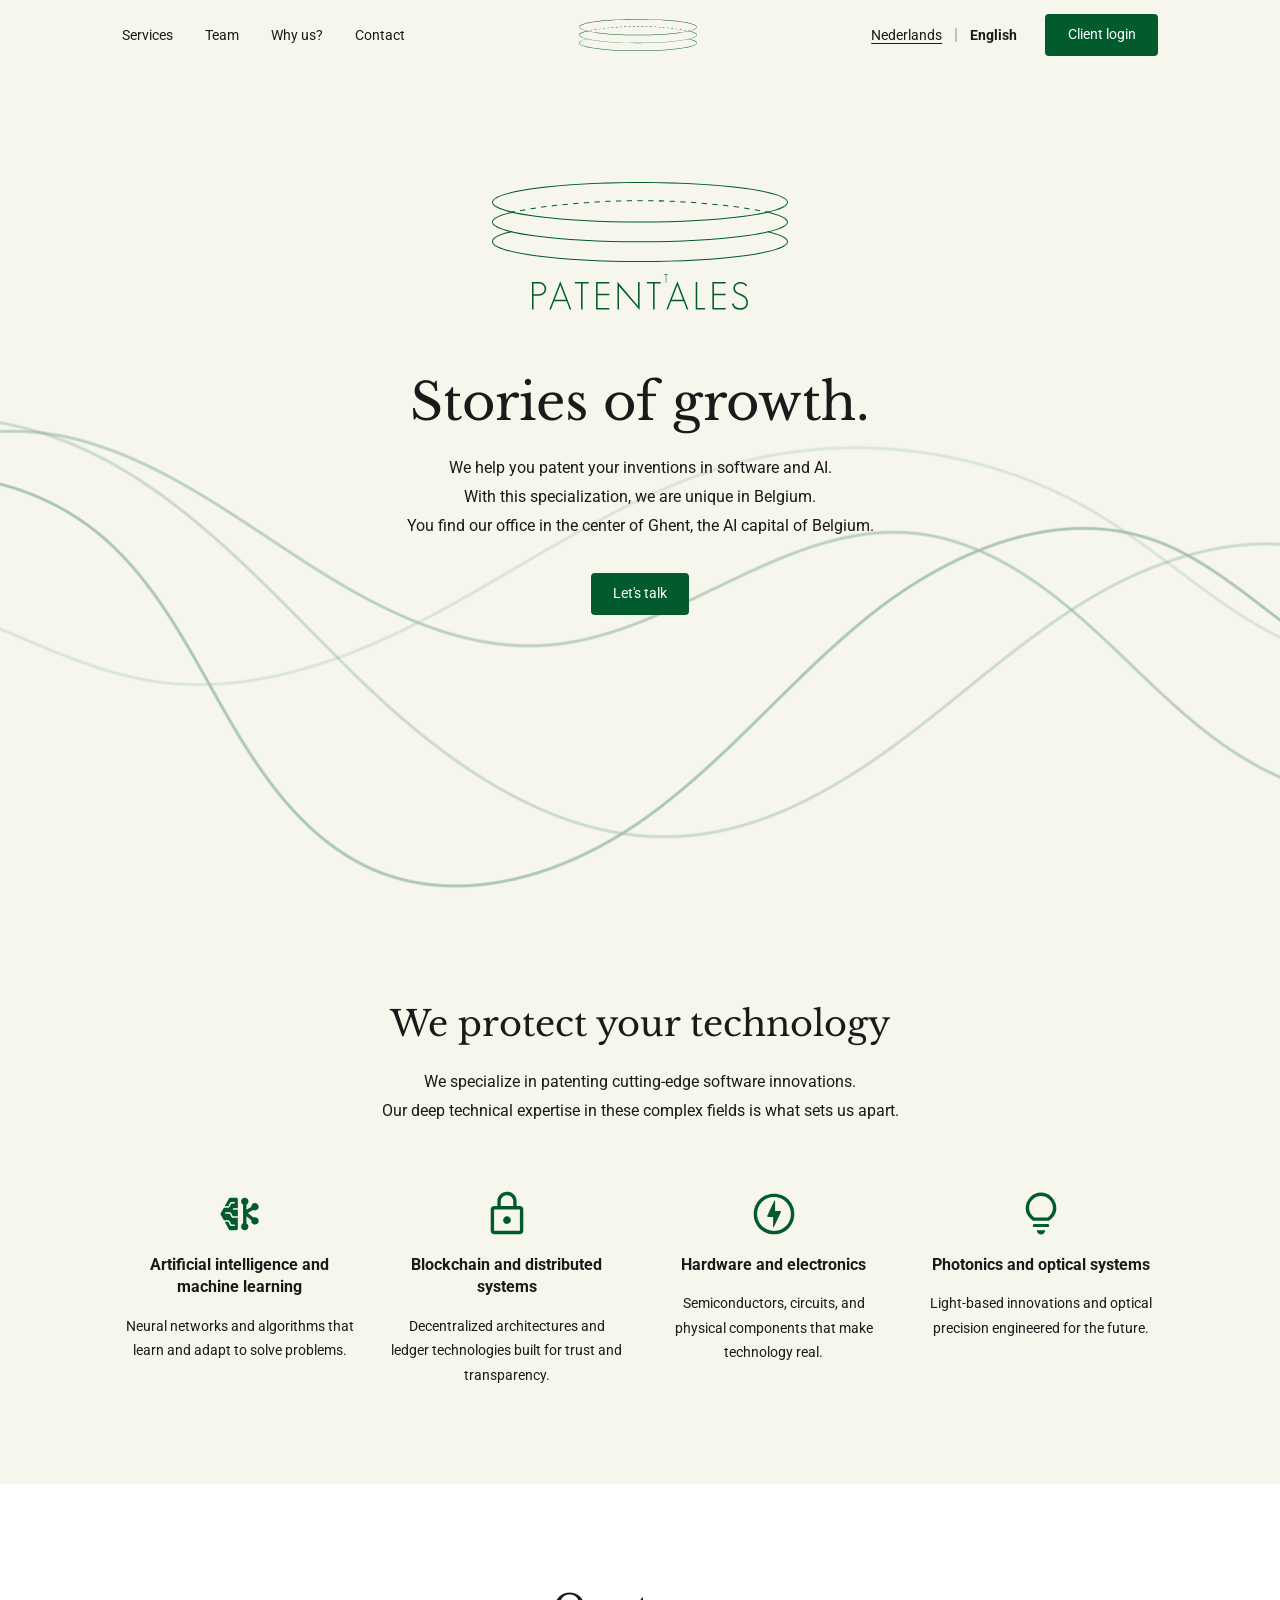
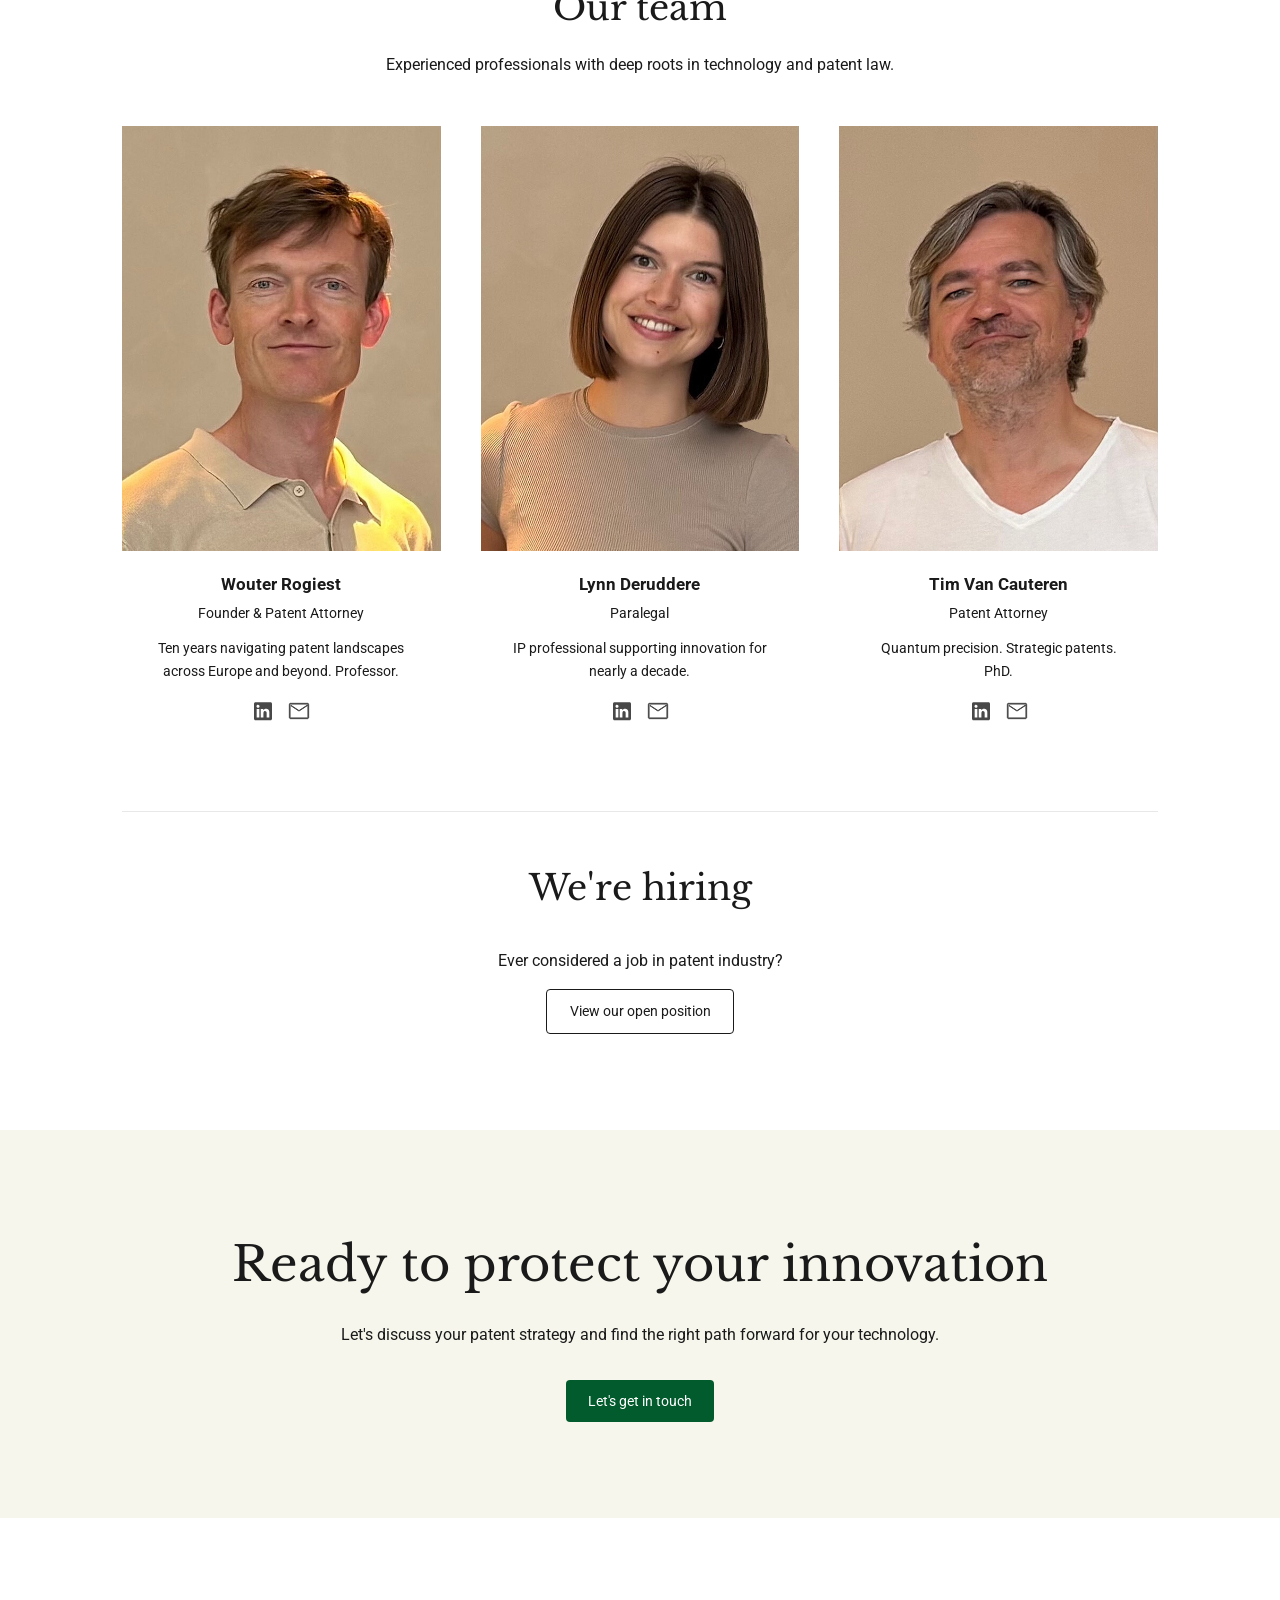
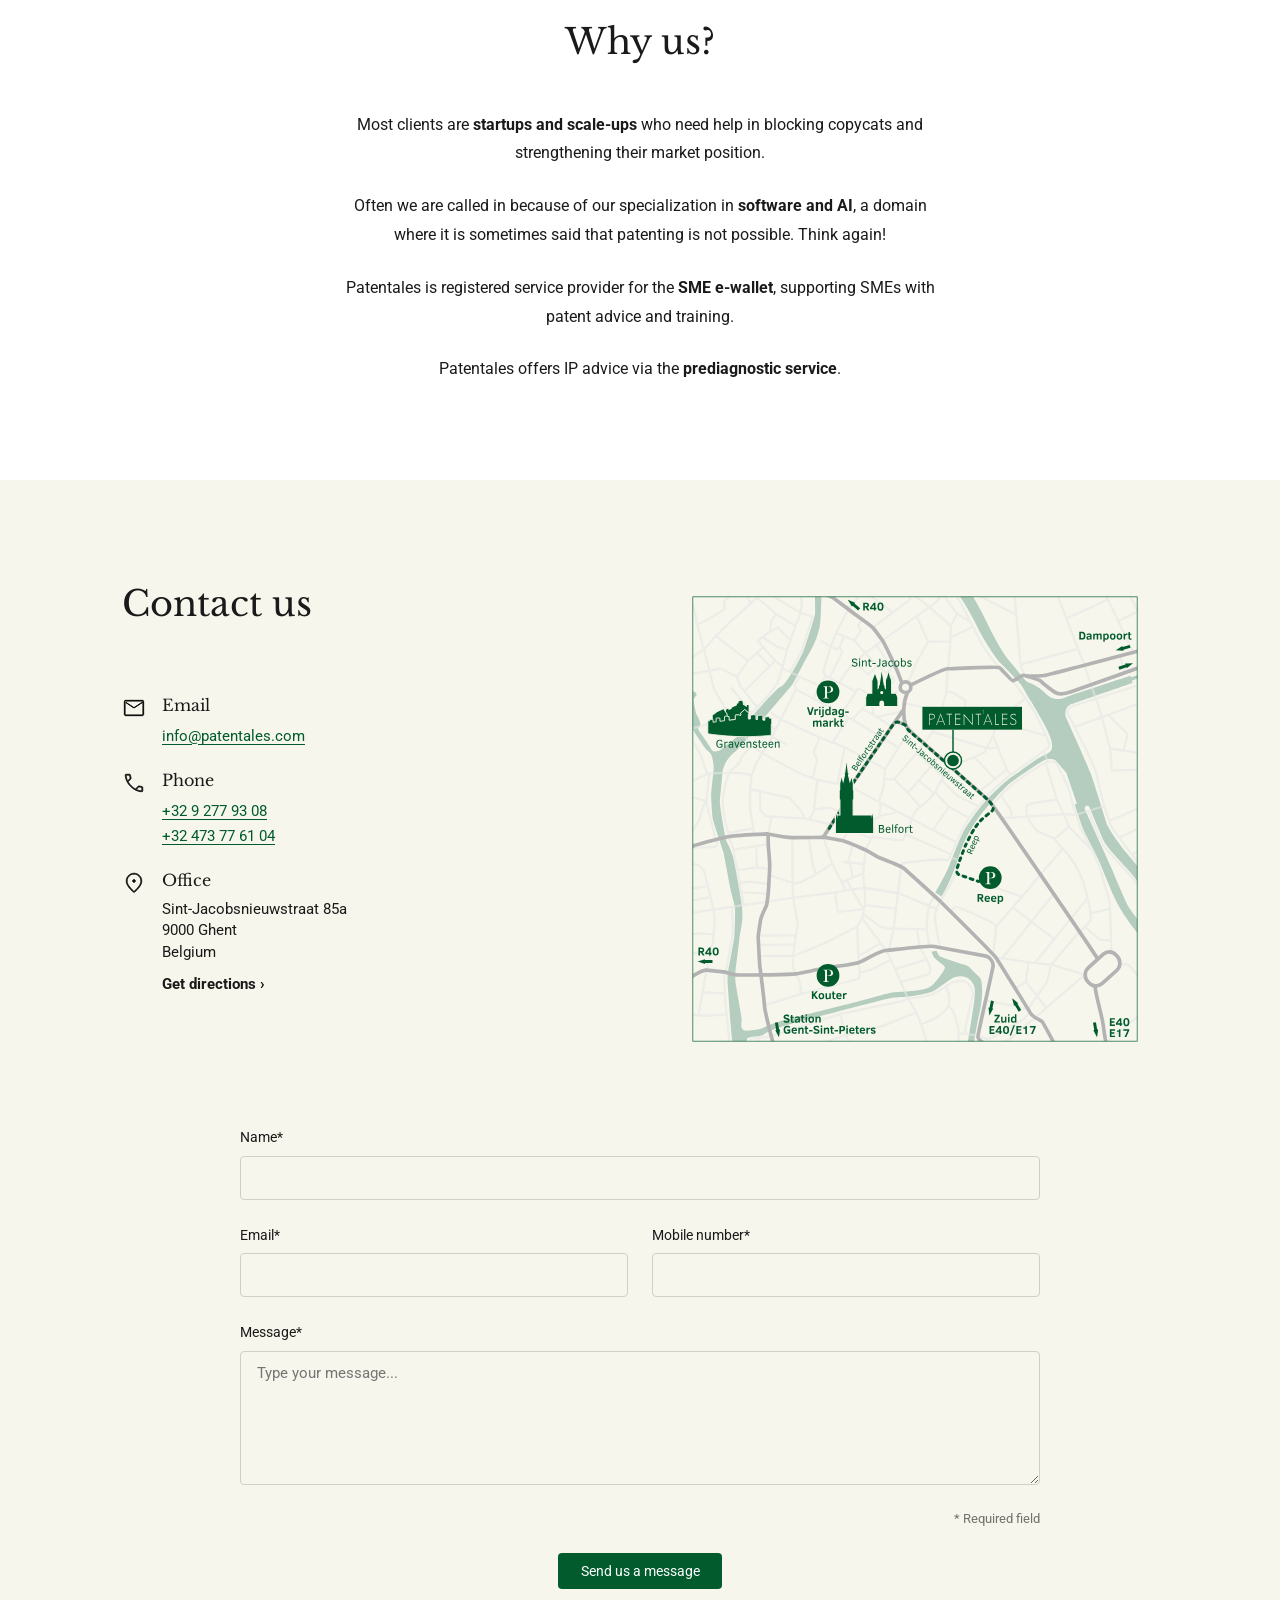
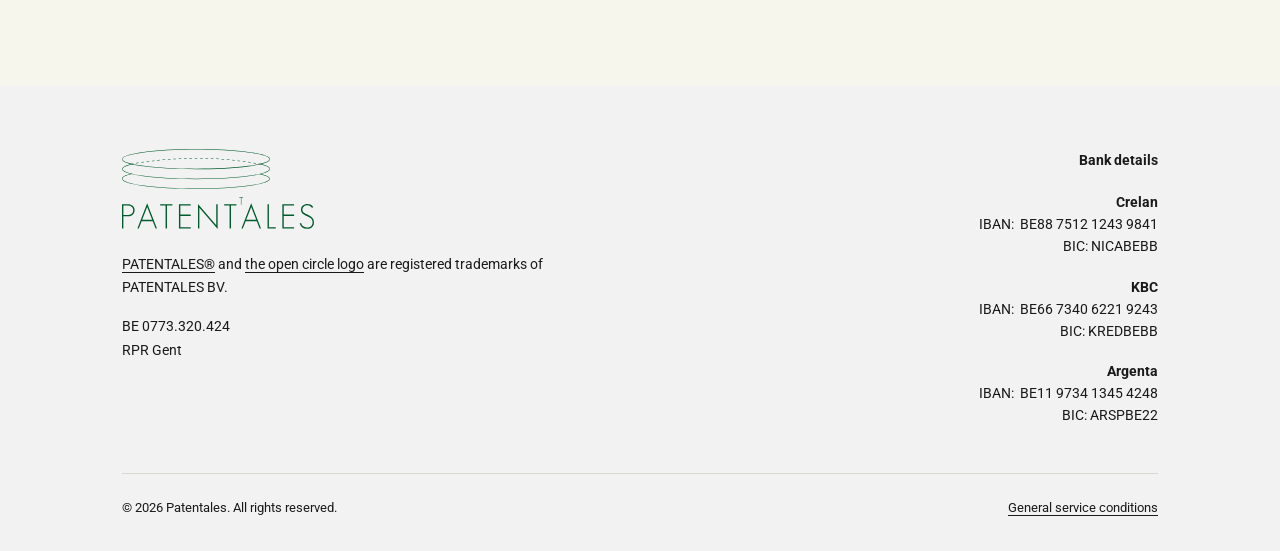
==== en/index.html @ 1e88f16d "Minor changes based on client fb" ====
<!DOCTYPE html>
<html lang="en">
<head>
  <meta charset="UTF-8">
  <meta name="viewport" content="width=device-width, initial-scale=1.0">
  <title>Patentales · protecting software and AI · Ghent · BE</title>
  <link rel="icon" type="image/x-icon" href="favicon.ico">
  <link rel="preconnect" href="https://fonts.googleapis.com">
  <link rel="preconnect" href="https://fonts.gstatic.com" crossorigin>
  <link href="https://fonts.googleapis.com/css2?family=Libre+Baskerville&family=Roboto:wght@400;700&display=swap" rel="stylesheet">
  <link rel="stylesheet" href="../style.css">
</head>
<body>

  <!-- NAVBAR -->
  <header class="site-header" id="site-header">
    <nav class="navbar">
      <ul class="nav-links nav-links--left">
        <li><a href="#services">Services</a></li>
        <li><a href="#team">Team</a></li>
        <li><a href="#why">Why us?</a></li>
        <li><a href="#contact">Contact</a></li>
      </ul>

      <a href="#" class="nav-logo nav-logo--hidden" id="nav-logo">
        <img src="../assets/images/logo-mark.svg" alt="Patentales" class="nav-logo__mark">
      </a>

      <ul class="nav-links nav-links--right">
        <li><a href="../nl/" class="nav-lang">Nederlands</a></li>
        <li class="nav-lang-divider">|</li>
        <li><span class="nav-lang nav-lang--active">English</span></li>
        <li><a href="https://europe.equinox-ipms.com/" target="_blank" rel="noopener" class="btn btn--primary">Client login</a></li>
      </ul>

      <button class="nav-hamburger" id="nav-hamburger" aria-label="Open menu" aria-expanded="false">
        <span></span>
        <span></span>
        <span></span>
      </button>
    </nav>

    <!-- MOBILE MENU -->
    <div class="nav-mobile" id="nav-mobile">
      <ul class="nav-mobile__links">
        <li><a href="#services">Services</a></li>
        <li><a href="#team">Team</a></li>
        <li><a href="#why">Why us?</a></li>
        <li><a href="#contact">Contact</a></li>
      </ul>
      <div class="nav-mobile__bottom">
        <a href="/nl/" class="nav-lang">Nederlands</a>
        <span class="nav-lang nav-lang--active">English</span>
        <a href="https://www.equinoxip.com/" target="_blank" rel="noopener" class="btn btn--primary">Client login</a>
      </div>
    </div>
  </header>

  <!-- HERO -->
  <section class="hero" id="hero">
    <div class="hero-logo">
      <img src="../assets/images/logo-mark.svg" alt="Patentales" class="hero-logo__mark">
      <img src="../assets/images/logo-wordmark.svg" alt="Patentales" class="hero-logo__wordmark">
    </div>

    <div class="hero-content">
      <h1 class="hero-headline">Stories of growth.</h1>
      <p class="hero-subtext">
        We help you patent your inventions in software and AI.<br>
        With this specialization, we are unique in Belgium.<br>
        You find our office in the center of Ghent, the AI capital of Belgium.
      </p>
      <a href="#contact" class="btn btn--primary">Let's talk</a>
    </div>

    <div class="hero-waves"></div>
  </section>

  <!-- SERVICES -->
  <section class="services" id="services">
    <div class="container">

      <div class="services-header">
        <h2 class="section-heading">We protect your technology</h2>
        <p class="services-subtext">
          We specialize in patenting cutting-edge software innovations.<br>
          Our deep technical expertise in these complex fields is what sets us apart.
        </p>
      </div>

      <div class="services-grid">

        <div class="service-item">
          <img src="../assets/images/icon-ai.svg" alt="" class="service-icon">
          <h3 class="service-title">Artificial intelligence and machine learning</h3>
          <p class="service-desc">Neural networks and algorithms that learn and adapt to solve problems.</p>
        </div>

        <div class="service-item">
          <img src="../assets/images/icon-lock.svg" alt="" class="service-icon">
          <h3 class="service-title">Blockchain and distributed systems</h3>
          <p class="service-desc">Decentralized architectures and ledger technologies built for trust and transparency.</p>
        </div>

        <div class="service-item">
          <img src="../assets/images/icon-energy.svg" alt="" class="service-icon">
          <h3 class="service-title">Hardware and electronics</h3>
          <p class="service-desc">Semiconductors, circuits, and physical components that make technology real.</p>
        </div>

        <div class="service-item">
          <img src="../assets/images/icon-lightbulb.svg" alt="" class="service-icon">
          <h3 class="service-title">Photonics and optical systems</h3>
          <p class="service-desc">Light-based innovations and optical precision engineered for the future.</p>
        </div>

      </div>
    </div>
  </section>

  <!-- TEAM -->
  <section class="team" id="team">
    <div class="container">

      <div class="team-header">
        <h2 class="section-heading">Our team</h2>
        <p class="team-subtext">Experienced professionals with deep roots in technology and patent law.</p>
      </div>

      <div class="team-grid" id="team-grid">
        <!-- populated by JavaScript -->
      </div>

      <!-- WE'RE HIRING -->
      <div class="hiring">
        <h2 class="section-heading">We're hiring</h2>
        <p class="hiring-subtext">Ever considered a job in patent industry?</p>
        <a href="https://www.linkedin.com/company/patentales"
          target="_blank"
          rel="noopener"
          class="btn btn--outline">View our open position</a>
      </div>

    </div>
  </section>

  <!-- CTA BANNER -->
  <section class="cta-banner">
    <div class="container">
      <h2 class="cta-banner__heading">Ready to protect your innovation</h2>
      <p class="cta-banner__subtext">Let's discuss your patent strategy and find the right path forward for your technology.</p>
      <a href="#contact" class="btn btn--primary">Let's get in touch</a>
    </div>
  </section>

  <!-- WHY US -->
  <section class="why-us" id="why">
    <div class="container">

      <h2 class="section-heading">Why us?</h2>

      <div class="why-us__content">
        <p>Most clients are <strong>startups and scale-ups</strong> who need help in
        blocking copycats and strengthening their market position.</p>

        <p>Often we are called in because of our specialization in
        <strong>software and AI</strong>, a domain where it is sometimes said that
        patenting is not possible. Think again!</p>

        <p>Patentales is registered service provider for the <strong>SME e-wallet</strong>,
        supporting SMEs with patent advice and training.</p>

        <p>Patentales offers IP advice via the <strong>prediagnostic service</strong>.</p>
      </div>

    </div>
  </section>

  <!-- CONTACT -->
  <section class="contact" id="contact">
    <div class="container">

      <div class="contact-top">

        <!-- LEFT: CONTACT DETAILS -->
        <div class="contact-details">
          <h2 class="section-heading contact-heading">Contact us</h2>

          <div class="contact-item">
            <img src="../assets/images/icon-mail.svg" alt="" class="contact-icon">
            <div>
              <p class="contact-label">Email</p>
              <a href="mailto:info@patentales.com" class="contact-link">info@patentales.com</a>
            </div>
          </div>

          <div class="contact-item">
            <img src="../assets/images/icon-phone.svg" alt="" class="contact-icon">
            <div>
              <p class="contact-label">Phone</p>
              <a href="tel:+3292779308" class="contact-link">+32 9 277 93 08</a>
              <a href="tel:+32473776104" class="contact-link">+32 473 77 61 04</a>
            </div>
          </div>

          <div class="contact-item">
            <img src="../assets/images/icon-location.svg" alt="" class="contact-icon">
            <div>
              <p class="contact-label">Office</p>
              <p class="contact-address">
                Sint-Jacobsnieuwstraat 85a<br>
                9000 Ghent<br>
                Belgium
              </p>
              <a href="https://maps.google.com/?q=Sint-Jacobsnieuwstraat+85a,+9000+Ghent"
                target="_blank"
                rel="noopener"
                class="contact-directions">
                Get directions <span aria-hidden="true">›</span>
              </a>
            </div>
          </div>
        </div>

        <!-- RIGHT: MAP -->
        <div class="contact-map">
          <img src="../assets/images/patentales-map.svg" alt="Map showing Patentales office location in Ghent">
        </div>

      </div>

      <!-- FORM -->
      <div class="contact-form-wrap">
        <form action="https://formspree.io/f/xwvwbqzd" method="POST" class="contact-form">

          <div class="form-field">
            <label for="name">Name*</label>
            <input type="text" id="name" name="name" required>
          </div>

          <div class="form-row">
            <div class="form-field">
              <label for="email">Email*</label>
              <input type="email" id="email" name="email" required>
            </div>

            <div class="form-field">
              <label for="mobile">Mobile number*</label>
              <input type="tel" id="mobile" name="mobile" required>
            </div>
          </div>

          <div class="form-field">
            <label for="message">Message*</label>
            <textarea id="message" name="message" rows="6" placeholder="Type your message..." required></textarea>
          </div>

          <p class="form-note">* Required field</p>

          <div class="form-submit">
            <button type="submit" class="btn btn--primary">Send us a message</button>
          </div>

        </form>
      </div>

    </div>
  </section>

  <!-- FOOTER -->
  <footer class="footer">
    <div class="container">

      <div class="footer-top">

        <!-- LEFT: LOGO + LEGAL -->
        <div class="footer-left">
          <div class="footer-logo">
            <img src="../assets/images/logo-mark.svg" alt="Patentales" class="footer-logo__mark">
            <img src="../assets/images/logo-wordmark.svg" alt="Patentales" class="footer-logo__wordmark">
          </div>

          <p class="footer-trademark">
            <a href="https://boip.int/en/trademarks-register?app=%2Fitem%2Fbx1449347"
              target="_blank" rel="noopener">PATENTALES®</a>
            and
            <a href="https://boip.int/en/trademarks-register?app=%2Fitem%2Fbx1458730"
              target="_blank" rel="noopener">the open circle logo</a>
            are registered trademarks of PATENTALES BV.
          </p>

          <p class="footer-registration">
            BE 0773.320.424<br>
            RPR Gent
          </p>
        </div>

        <!-- RIGHT: BANK DETAILS -->
        <div class="footer-bank">
          <p class="footer-bank__heading">Bank details</p>

          <div class="footer-bank__entry">
            <p class="footer-bank__name">Crelan</p>
            <p>IBAN:&nbsp; BE88 7512 1243 9841</p>
            <p>BIC: NICABEBB</p>
          </div>

          <div class="footer-bank__entry">
            <p class="footer-bank__name">KBC</p>
            <p>IBAN:&nbsp; BE66 7340 6221 9243</p>
            <p>BIC: KREDBEBB</p>
          </div>

          <div class="footer-bank__entry">
            <p class="footer-bank__name">Argenta</p>
            <p>IBAN:&nbsp; BE11 9734 1345 4248</p>
            <p>BIC: ARSPBE22</p>
          </div>
        </div>

      </div>

      <hr class="footer-divider">

      <div class="footer-bottom">
        <p class="footer-copyright">© 2026 Patentales. All rights reserved.</p>
        <a href="https://irp.cdn-website.com/c8178abf/files/uploaded/GeneralServiceConditions+Patentales.pdf"
          target="_blank"
          rel="noopener"
          class="footer-conditions">General service conditions</a>
      </div>

    </div>
  </footer>

  <script src="../script.js"></script>
</body>
</html>
---- style.css ----
/* ─── TOKENS ─────────────────────────────────────────── */
:root {
  --color-bg:        #f6f6ec;
  --color-accent:    #015b2c;
  --color-footer-bg: #f2f2f2;
  --color-text:      #1a1a1a;
  --font-heading:    "Libre Baskerville", Baskerville, Georgia, serif;
  --font-body:       "Roboto", sans-serif;
  --max-width:       1100px;
  --nav-height:      70px;
}

/* ─── RESET ──────────────────────────────────────────── */
*, *::before, *::after {
  box-sizing: border-box;
  margin: 0;
  padding: 0;
}

html {
  scroll-behavior: smooth;
}

body {
  background-color: var(--color-bg);
  color: var(--color-text);
  font-family: var(--font-body);
  font-size: 1rem;
  line-height: 1.6;
}

/* ─── UTILITY ────────────────────────────────────────── */
.btn {
  display: inline-block;
  padding: 0.6rem 1.4rem;
  border-radius: 4px;
  font-family: var(--font-body);
  font-size: 0.9rem;
  text-decoration: none;
  cursor: pointer;
  transition: opacity 0.2s;
  border: none;
  appearance: none;
  -webkit-appearance: none;
}

.btn--primary {
  background-color: var(--color-accent);
  color: #fff;
}

.btn--primary:hover {
  opacity: 0.85;
}

/* ─── NAVBAR ─────────────────────────────────────────── */
.site-header {
  position: fixed;
  top: 0;
  left: 0;
  right: 0;
  z-index: 100;
  transition: background-color 0.3s ease, box-shadow 0.3s ease;
}

/* transparent at top */
.site-header {
  background-color: transparent;
}

/* solid when scrolled */
.site-header.scrolled {
  background-color: var(--color-bg);
  box-shadow: 0 1px 8px rgba(0,0,0,0.08);
}

.navbar {
  display: flex;
  align-items: center;
  justify-content: space-between;
  max-width: var(--max-width);
  margin: 0 auto;
  padding: 0 2rem;
  height: var(--nav-height);
}

.nav-links {
  list-style: none;
  display: flex;
  align-items: center;
  gap: 2rem;
}

.nav-links--right {
  gap: 0.75rem;
}

.nav-links--right li:last-child {
  margin-left: 1rem;
}

.nav-links a {
  text-decoration: none;
  color: var(--color-text);
  font-family: var(--font-body);
  font-size: 0.9rem;
  transition: color 0.2s;
}

.nav-links a:hover {
  color: var(--color-accent);
}

.nav-links .btn--primary {
  color: #fff;
}

.nav-links .btn--primary:hover {
  color: #fff;
  opacity: 0.85;
}

.nav-links .nav-lang {
  font-size: 0.9rem;
  text-decoration: underline;
  text-underline-offset: 3px;
}

.nav-links .nav-lang--active {
  font-weight: 700;
  text-decoration: none;
}

.nav-lang-divider {
  color: var(--color-text);
  opacity: 0.4;
}

/* ─── NAV LOGO ───────────────────────────────────────── */
.nav-logo {
  display: flex;
  flex-direction: column;
  align-items: center;
  gap: 0.3rem;
  text-decoration: none;
}

.nav-logo__mark {
  height: 32px;
  width: auto;
  transition: height 0.4s ease;
}

/* ─── NAV LOGO HIDDEN STATE ──────────────────────────── */
.nav-logo--hidden .nav-logo__mark {
  opacity: 0;
  transition: opacity 0.3s ease;
}

/* collapsed state — applied by JS on scroll */
.site-header.scrolled .nav-logo__mark {
  height: 32px;
}

.site-header.scrolled .nav-logo--hidden .nav-logo__mark {
  opacity: 1;
}

/* ─── HAMBURGER BUTTON ───────────────────────────────── */
.nav-hamburger {
  display: none;
  flex-direction: column;
  justify-content: center;
  gap: 5px;
  background: none;
  border: none;
  cursor: pointer;
  padding: 0.5rem;
  appearance: none;
  -webkit-appearance: none;
}

.nav-hamburger span {
  display: block;
  width: 24px;
  height: 2px;
  background-color: var(--color-text);
  transition: transform 0.3s ease, opacity 0.3s ease;
}

/* animated to X when open */
.nav-hamburger.is-open span:nth-child(1) {
  transform: translateY(7px) rotate(45deg);
}

.nav-hamburger.is-open span:nth-child(2) {
  opacity: 0;
}

.nav-hamburger.is-open span:nth-child(3) {
  transform: translateY(-7px) rotate(-45deg);
}

/* ─── MOBILE MENU ────────────────────────────────────── */
.nav-mobile {
  display: none;
  background-color: var(--color-bg);
  border-top: 1px solid #e0e0d8;
  padding: 1.5rem 2rem;
  flex-direction: column;
  gap: 1.5rem;
}

.nav-mobile.is-open {
  display: flex;
}

.nav-mobile__links {
  list-style: none;
  display: flex;
  flex-direction: column;
  gap: 1rem;
}

.nav-mobile__links a {
  font-size: 1rem;
  color: var(--color-text);
  text-decoration: none;
  font-family: var(--font-body);
  transition: color 0.2s;
}

.nav-mobile__links a:hover {
  color: var(--color-accent);
}

.nav-mobile__bottom {
  display: flex;
  align-items: center;
  gap: 1rem;
  padding-top: 1rem;
  border-top: 1px solid #e0e0d8;
}

.nav-mobile__bottom .nav-lang {
  font-size: 0.9rem;
  color: var(--color-text);
  text-decoration: underline;
  text-underline-offset: 3px;
}

.nav-mobile__bottom .nav-lang--active {
  font-weight: 700;
  text-decoration: none;
  color: var(--color-text);
}

.nav-mobile__bottom .btn {
  font-size: 0.9rem;
}

/* ─── HERO LOGO ──────────────────────────────────────── */
.hero {
  padding-top: calc(var(--nav-height) + 3rem);
  display: flex;
  flex-direction: column;
  align-items: center;
  text-align: center;
}

.hero-logo {
  display: flex;
  flex-direction: column;
  align-items: center;
  gap: 0.75rem;
  margin-bottom: 4rem;
  margin-top: 4rem;
}

.hero-logo__mark {
  height: 80px;
  width: auto;
}

.hero-logo__wordmark {
  height: 36px;
  width: auto;
}

/* ─── HERO ───────────────────────────────────────────── */
.hero {
  position: relative;
  display: flex;
  flex-direction: column;
  align-items: center;
  text-align: center;
  padding-top: calc(var(--nav-height) + 3rem);
  padding-bottom: 0;
  min-height: 100vh;
}

.hero-content {
  position: relative;
  z-index: 1;
  max-width: 720px;
  padding: 0 2rem;
  margin-bottom: 4rem;
}

.hero-headline {
  font-family: var(--font-heading);
  font-size: clamp(2rem, 4vw, 3.2rem);
  font-weight: 400;
  color: var(--color-text);
  margin-bottom: 1.5rem;
  line-height: 1.1;
}

.hero-subtext {
  font-family: var(--font-body);
  font-size: 1rem;
  color: var(--color-text);
  line-height: 1.8;
  margin-bottom: 2rem;
}

/* ─── HERO WAVES ─────────────────────────────────────── */
.hero-waves {
  position: absolute;
  bottom: 0;
  left: 0;
  right: 0;
  height: 55%;
  background-image: url('assets/images/waves.png');
  background-size: cover;
  background-position: top center;
  background-repeat: no-repeat;
  z-index: 0;
  pointer-events: none;
}

/* ─── CONTAINER ──────────────────────────────────────── */
.container {
  max-width: var(--max-width);
  margin: 0 auto;
  padding: 0 2rem;
}

/* ─── SHARED SECTION STYLES ──────────────────────────── */
.section-heading {
  font-family: var(--font-heading);
  font-size: clamp(1.5rem, 3vw, 2.2rem);
  font-weight: 400;
  color: var(--color-text);
  text-align: center;
  margin-bottom: 1rem;
}

/* ─── SERVICES ───────────────────────────────────────── */
.services {
  padding: 6rem 0;
}

.services-header {
  text-align: center;
  margin-bottom: 4rem;
}

.services-subtext {
  font-size: 1rem;
  color: var(--color-text);
  line-height: 1.8;
}

.services-grid {
  display: grid;
  grid-template-columns: repeat(4, 1fr);
  gap: 2rem;
}

.service-item {
  display: flex;
  flex-direction: column;
  align-items: center;
  text-align: center;
  gap: 1rem;
}

.service-icon {
  height: 48px;
  width: auto;
}

.service-title {
  font-family: var(--font-body);
  font-weight: 700;
  font-size: 1rem;
  color: var(--color-text);
  line-height: 1.4;
}

.service-desc {
  font-size: 0.9rem;
  color: var(--color-text);
  line-height: 1.7;
}

/* ─── TEAM ───────────────────────────────────────────── */
.team {
  background-color: #ffffff;
  padding: 6rem 0;
}

.team-header {
  text-align: center;
  margin-bottom: 3rem;
}

.team-subtext {
  font-size: 1rem;
  color: var(--color-text);
}

.team-grid {
  display: grid;
  grid-template-columns: repeat(3, 1fr);
  gap: 2.5rem;
  margin-bottom: 5rem;
}

.team-member {
  display: flex;
  flex-direction: column;
  align-items: center;
  text-align: center;
}

.team-photo {
  width: 100%;
  aspect-ratio: 3 / 4;
  object-fit: cover;
  object-position: top;
  margin-bottom: 1.25rem;
}

.team-name {
  font-family: var(--font-body);
  font-weight: 700;
  font-size: 1.05rem;
  margin-bottom: 0.25rem;
}

.team-role {
  font-size: 0.9rem;
  color: var(--color-text);
  margin-bottom: 0.75rem;
}

.team-bio {
  font-size: 0.9rem;
  color: var(--color-text);
  line-height: 1.6;
  margin-bottom: 1rem;
  max-width: 260px;
}

.team-links {
  display: flex;
  gap: 0.75rem;
  align-items: center;
}

.team-link-icon {
  height: 24px;
  width: auto;
  opacity: 0.75;
  transition: opacity 0.2s;
}

.team-link-icon:hover {
  opacity: 1;
}

/* ─── HIRING ─────────────────────────────────────────── */
.hiring {
  text-align: center;
  padding-top: 3rem;
  border-top: 1px solid #e8e8e8;
  display: flex;
  flex-direction: column;
  align-items: center;
  gap: 1rem;
}

.hiring-subtext {
  font-size: 1rem;
  color: var(--color-text);
}

/* ─── OUTLINE BUTTON ─────────────────────────────────── */
.btn--outline {
  border: 1.5px solid var(--color-text);
  color: var(--color-text);
  background-color: transparent;
  transition: background-color 0.2s, color 0.2s;
}

.btn--outline:hover {
  background-color: var(--color-text);
  color: #fff;
}

/* ─── CTA BANNER ─────────────────────────────────────── */
.cta-banner {
  background-color: var(--color-bg);
  padding: 6rem 0;
  text-align: center;
}

.cta-banner__heading {
  font-family: var(--font-heading);
  font-size: clamp(1.8rem, 4vw, 3rem);
  font-weight: 400;
  color: var(--color-text);
  margin-bottom: 1.25rem;
}

.cta-banner__subtext {
  font-size: 1rem;
  color: var(--color-text);
  margin-bottom: 2rem;
}

/* ─── WHY US ─────────────────────────────────────────── */
.why-us {
  background-color: #ffffff;
  padding: 6rem 0;
  text-align: center;
}

.why-us .section-heading {
  margin-bottom: 2.5rem;
}

.why-us__content {
  max-width: 600px;
  margin: 0 auto;
  display: flex;
  flex-direction: column;
  gap: 1.5rem;
}

.why-us__content p {
  font-size: 1rem;
  line-height: 1.8;
  color: var(--color-text);
}

.why-us__content strong {
  font-family: var(--font-body);
  font-weight: 700;
}

/* ─── CONTACT ────────────────────────────────────────── */
.contact {
  background-color: var(--color-bg);
  padding: 6rem 0;
}

.contact-heading {
  text-align: left;
  margin-bottom: 2.5rem;
}

/* top two-column layout */
.contact-top {
  display: grid;
  grid-template-columns: 1fr 1fr;
  gap: 4rem;
  margin-bottom: 4rem;
  align-items: start;
}

/* contact details */
.contact-details {
  display: flex;
  flex-direction: column;
  gap: 1.25rem;
}

.contact-item {
  display: flex;
  align-items: flex-start;
  gap: 1rem;
}

.contact-icon {
  height: 24px;
  width: auto;
  margin-top: 0.2rem;
  flex-shrink: 0;
}

.contact-label {
  font-family: var(--font-heading);
  font-size: 1rem;
  margin-bottom: 0.35rem;
}

.contact-link {
  display: block;
  font-size: 0.95rem;
  color: var(--color-accent);
  text-decoration: underline;
  text-underline-offset: 3px;
  transition: opacity 0.2s;
}

.contact-link:hover {
  opacity: 0.75;
}

.contact-address {
  font-size: 0.95rem;
  line-height: 1.4;
  color: var(--color-text);
  margin-bottom: 0.5rem;
}

.contact-directions {
  font-size: 0.95rem;
  font-weight: 700;
  color: var(--color-text);
  text-decoration: none;
  transition: color 0.2s;
}

.contact-directions:hover {
  color: var(--color-accent);
}

/* map */
.contact-map img {
  width: 100%;
  height: auto;
  display: block;
}

/* form */
.contact-form-wrap {
  max-width: 800px;
  margin: 0 auto;
}

.contact-form {
  display: flex;
  flex-direction: column;
  gap: 1.5rem;
}

.form-field {
  display: flex;
  flex-direction: column;
  gap: 0.4rem;
}

.form-field label {
  font-size: 0.9rem;
  font-family: var(--font-body);
  color: var(--color-text);
}

.form-field input,
.form-field textarea {
  width: 100%;
  padding: 0.75rem 1rem;
  border: 1px solid #d0d0c8;
  border-radius: 4px;
  background-color: var(--color-bg);
  font-family: var(--font-body);
  font-size: 0.95rem;
  color: var(--color-text);
  transition: border-color 0.2s;
  resize: vertical;
}

.form-field input:focus,
.form-field textarea:focus {
  outline: none;
  border-color: var(--color-accent);
}

.form-submit {
  text-align: center;
}

.form-row {
  display: grid;
  grid-template-columns: 1fr 1fr;
  gap: 1.5rem;
}

.form-note {
  font-size: 0.8rem;
  color: var(--color-text);
  opacity: 0.6;
  text-align: right;
}

/* ─── FOOTER ─────────────────────────────────────────── */
.footer {
  background-color: var(--color-footer-bg);
  padding: 4rem 0 2rem;
}

.footer-top {
  display: grid;
  grid-template-columns: 1fr 1fr;
  gap: 4rem;
  margin-bottom: 3rem;
  align-items: start;
}

/* left column */
.footer-logo {
  display: flex;
  flex-direction: column;
  align-items: flex-start;
  gap: 0.5rem;
  margin-bottom: 1.5rem;
}

.footer-logo__mark {
  height: 40px;
  width: auto;
}

.footer-logo__wordmark {
  height: 32px;
  width: auto;
}

.footer-trademark {
  font-size: 0.85rem;
  line-height: 1.7;
  color: var(--color-text);
  margin-bottom: 1rem;
  max-width: 480px;
}

.footer-trademark a {
  color: var(--color-text);
  text-decoration: underline;
  text-underline-offset: 3px;
  transition: color 0.2s;
}

.footer-trademark a:hover {
  color: var(--color-accent);
}

.footer-registration {
  font-size: 0.85rem;
  line-height: 1.7;
  color: var(--color-text);
}

/* right column */
.footer-bank {
  text-align: right;
  display: flex;
  flex-direction: column;
  gap: 1.25rem;
}

.footer-bank__heading {
  font-weight: 700;
  font-size: 0.9rem;
  color: var(--color-text);
}

.footer-bank__entry {
  display: flex;
  flex-direction: column;
  gap: 0.1rem;
}

.footer-bank__entry p {
  font-size: 0.85rem;
  color: var(--color-text);
  line-height: 1.5;
}

.footer-bank__name {
  font-weight: 700;
}

/* divider */
.footer-divider {
  border: none;
  border-top: 1px solid #d8d8d0;
  margin-bottom: 1.5rem;
}

/* bottom bar */
.footer-bottom {
  display: flex;
  justify-content: space-between;
  align-items: center;
}

.footer-copyright {
  font-size: 0.8rem;
  color: var(--color-text);
}

.footer-conditions {
  font-size: 0.8rem;
  color: var(--color-text);
  text-decoration: underline;
  text-underline-offset: 3px;
  transition: color 0.2s;
}

.footer-conditions:hover {
  color: var(--color-accent);
}

/* ─── RESPONSIVE ─────────────────────────────────────── */
@media (min-width: 1920px) {
  .hero-waves {
    height: 65%;
  }
}

@media (max-width: 1024px) {
  .nav-logo__mark {
    height: 24px;
  }

  .nav-logo--hidden .nav-logo__mark {
    opacity: 0;
  }

  .site-header.scrolled .nav-logo--hidden .nav-logo__mark {
    opacity: 1;
  }

  .nav-links {
    gap: 0.5rem;
  }

  .nav-links--right {
    gap: 0.4rem;
  }

  .nav-links--right li:last-child {
    margin-left: 0.5rem;
  }

  .nav-links a,
  .nav-lang,
  .nav-lang--active {
    font-size: 0.8rem;
  }

  .nav-links .nav-lang {
    font-size: 0.8rem;
  }

  .hero {
    min-height: 80vh;
  }

  .hero-waves {
    height: 45%;
  }
}

@media (max-width: 768px) {
  .btn {
    padding: 0.5rem 1rem;
    font-size: 0.8rem;
  }
  .nav-links--left,
  .nav-links--right {
    display: none;
  }

  .nav-hamburger {
    display: flex;
  }

  .hero {
    min-height: 70vh;
  }

  .hero-waves {
    height: 35%;
  }

  .services-grid {
    grid-template-columns: repeat(2, 1fr);
    gap: 2.5rem;
  }
  .team-grid {
    grid-template-columns: repeat(2, 1fr);
    max-width: 100%;
  }
  .contact-top {
    grid-template-columns: 1fr;
    gap: 2.5rem;
  }

  .contact-heading {
    text-align: center;
  }

  .contact-details {
    align-items: center;
    text-align: center;
    }

  .contact-item {
    flex-direction: column;
    align-items: center;
    }

  .contact-map {
    order: -1;
  }

  .footer-top {
    grid-template-columns: 1fr;
    gap: 2.5rem;
  }

  .footer-bank {
    text-align: left;
  }

  .footer-bottom {
    flex-direction: column;
    gap: 1rem;
    text-align: center;
  }
}

@media (max-width: 600px) {
  .form-row {
    grid-template-columns: 1fr;
  }
}

@media (max-width: 480px) {
  .hero-waves {
    height: 25%;
  }
  .services-grid {
    grid-template-columns: 1fr;
  }
  .team-grid {
    grid-template-columns: 1fr;
    max-width: 400px;
    margin-left: auto;
    margin-right: auto;
  }
}
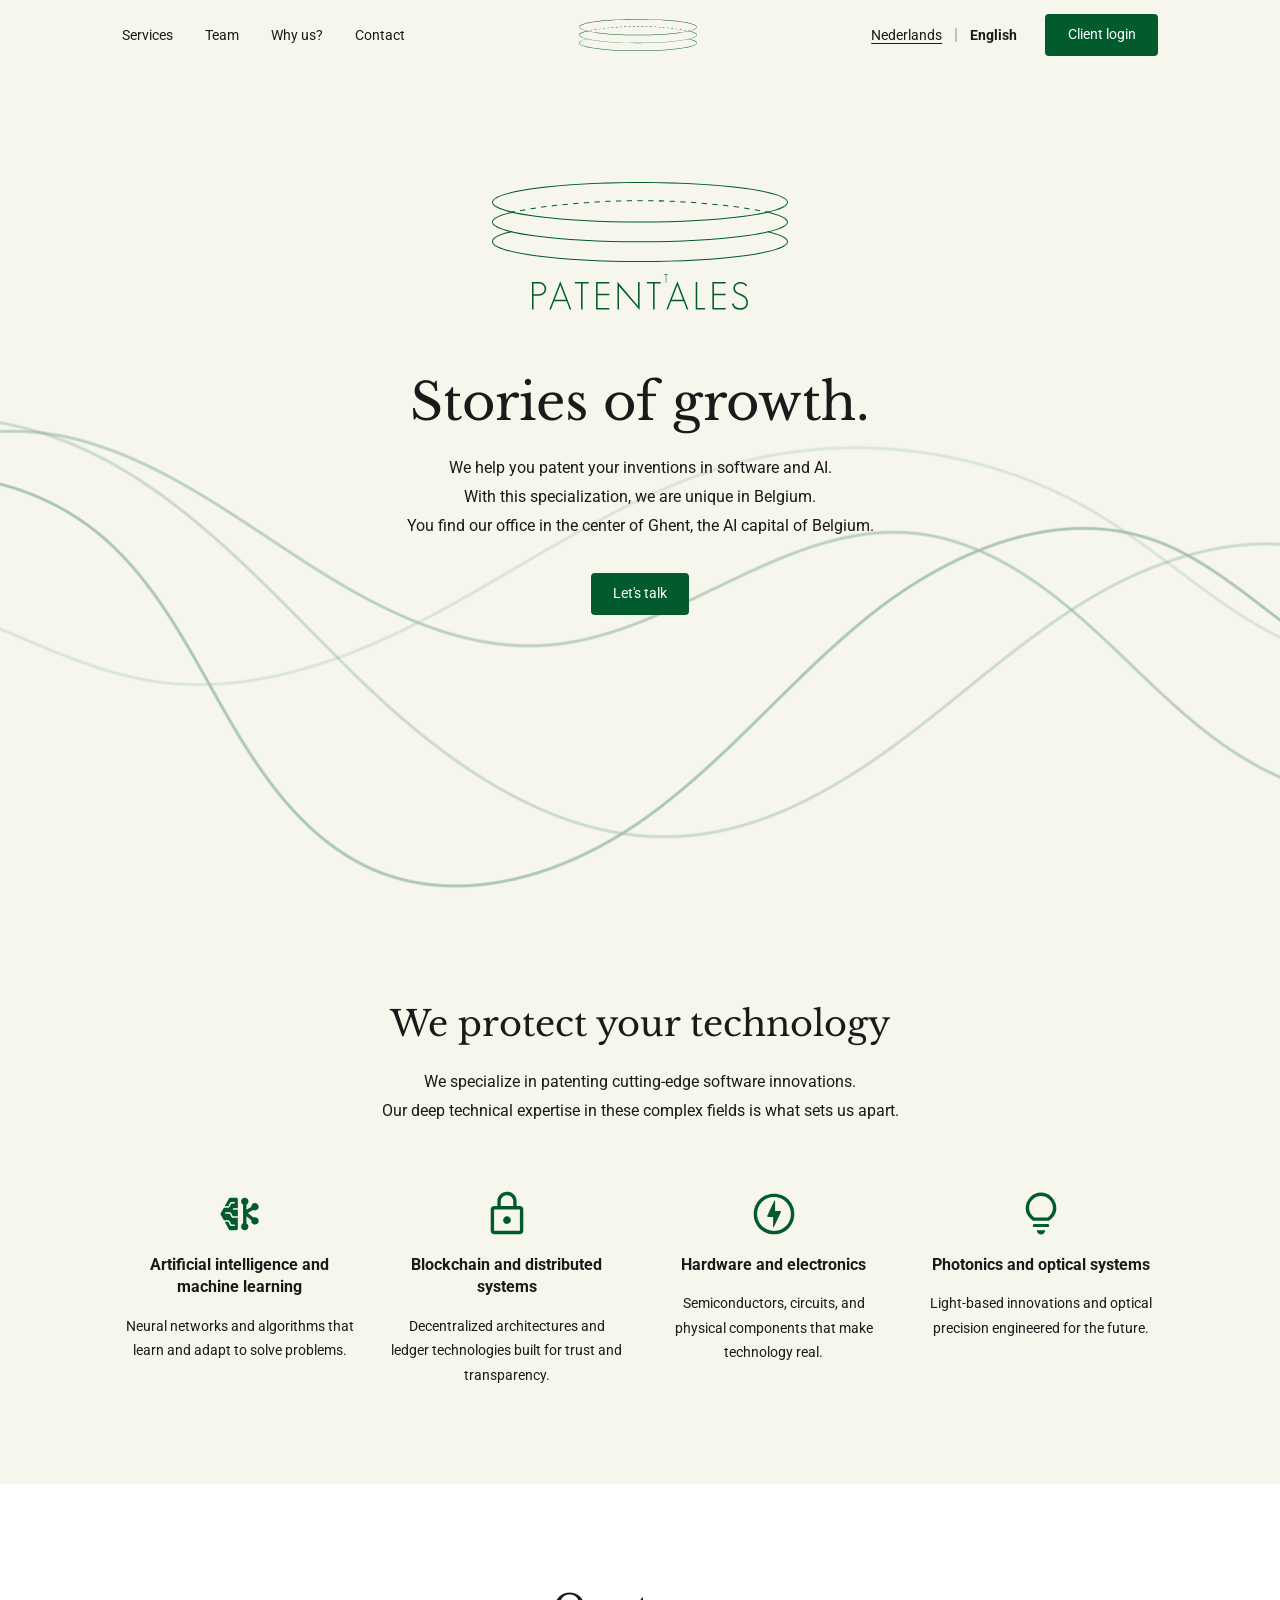
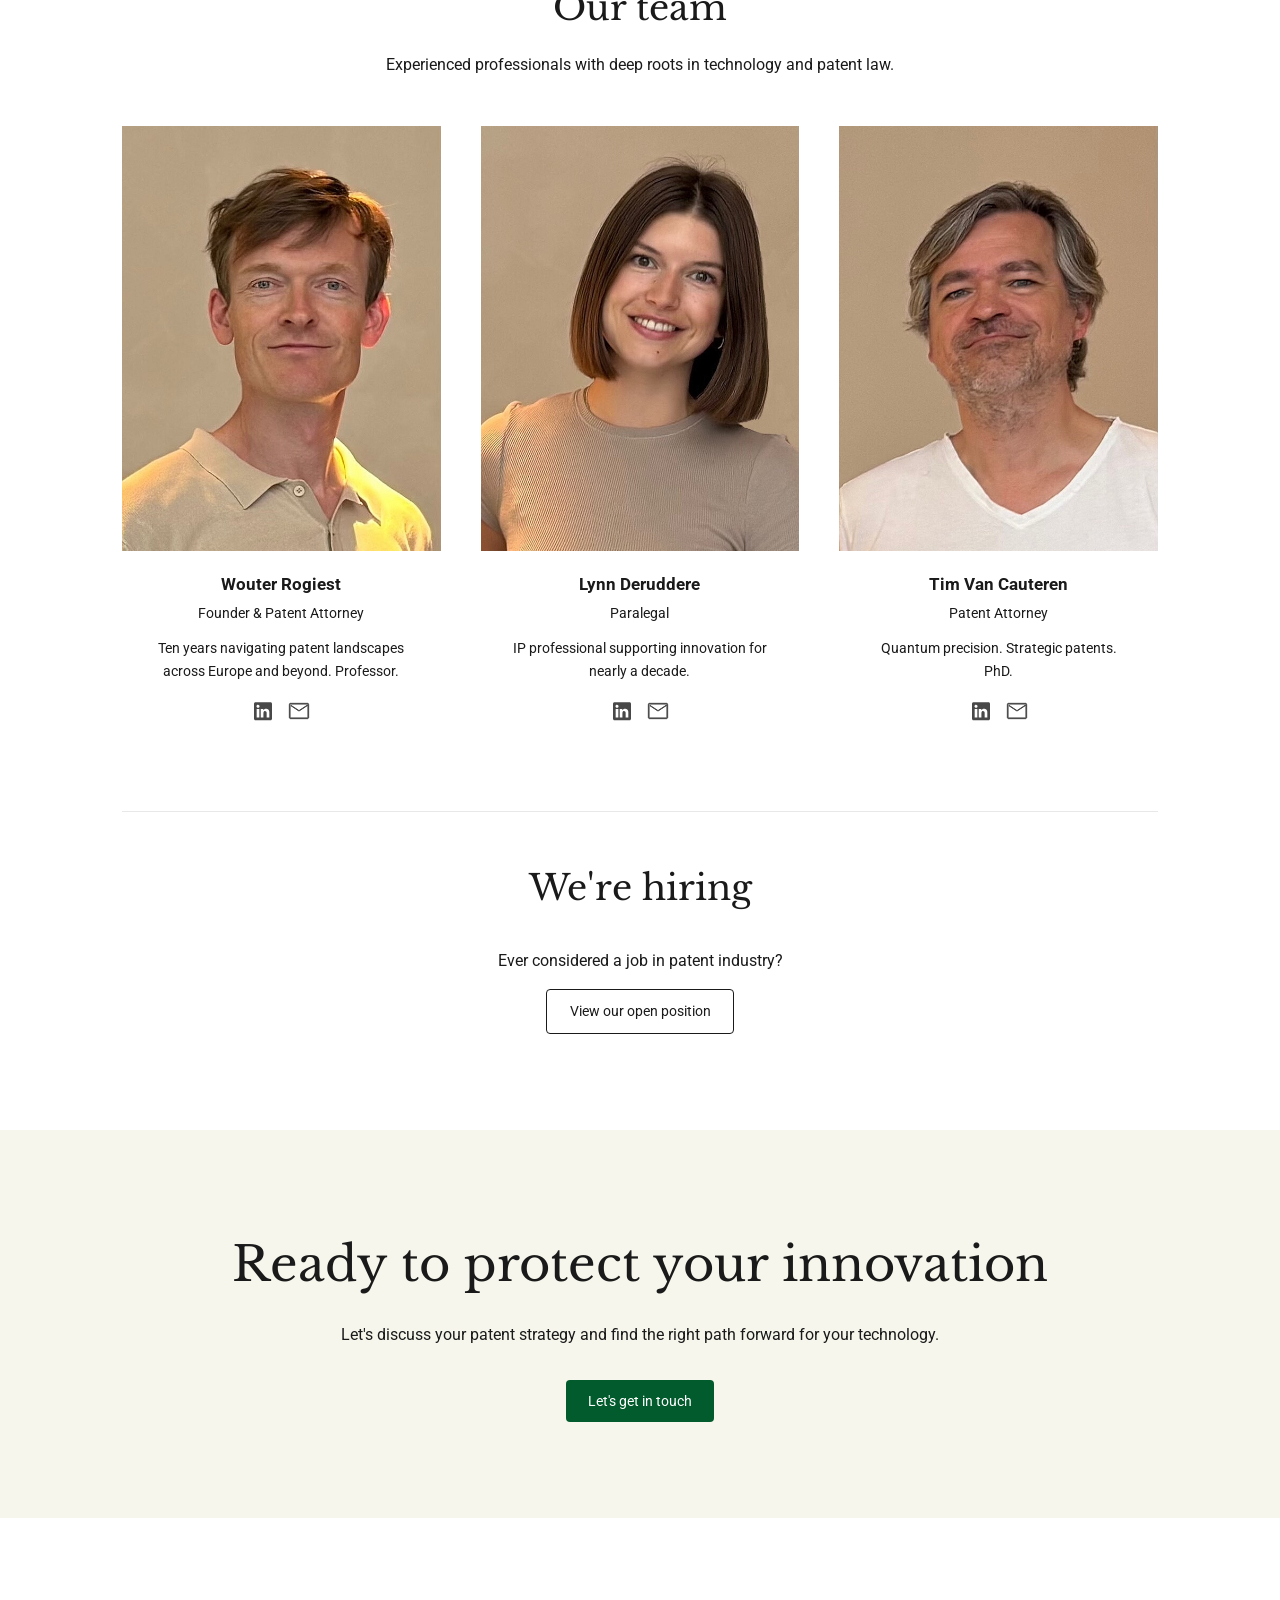
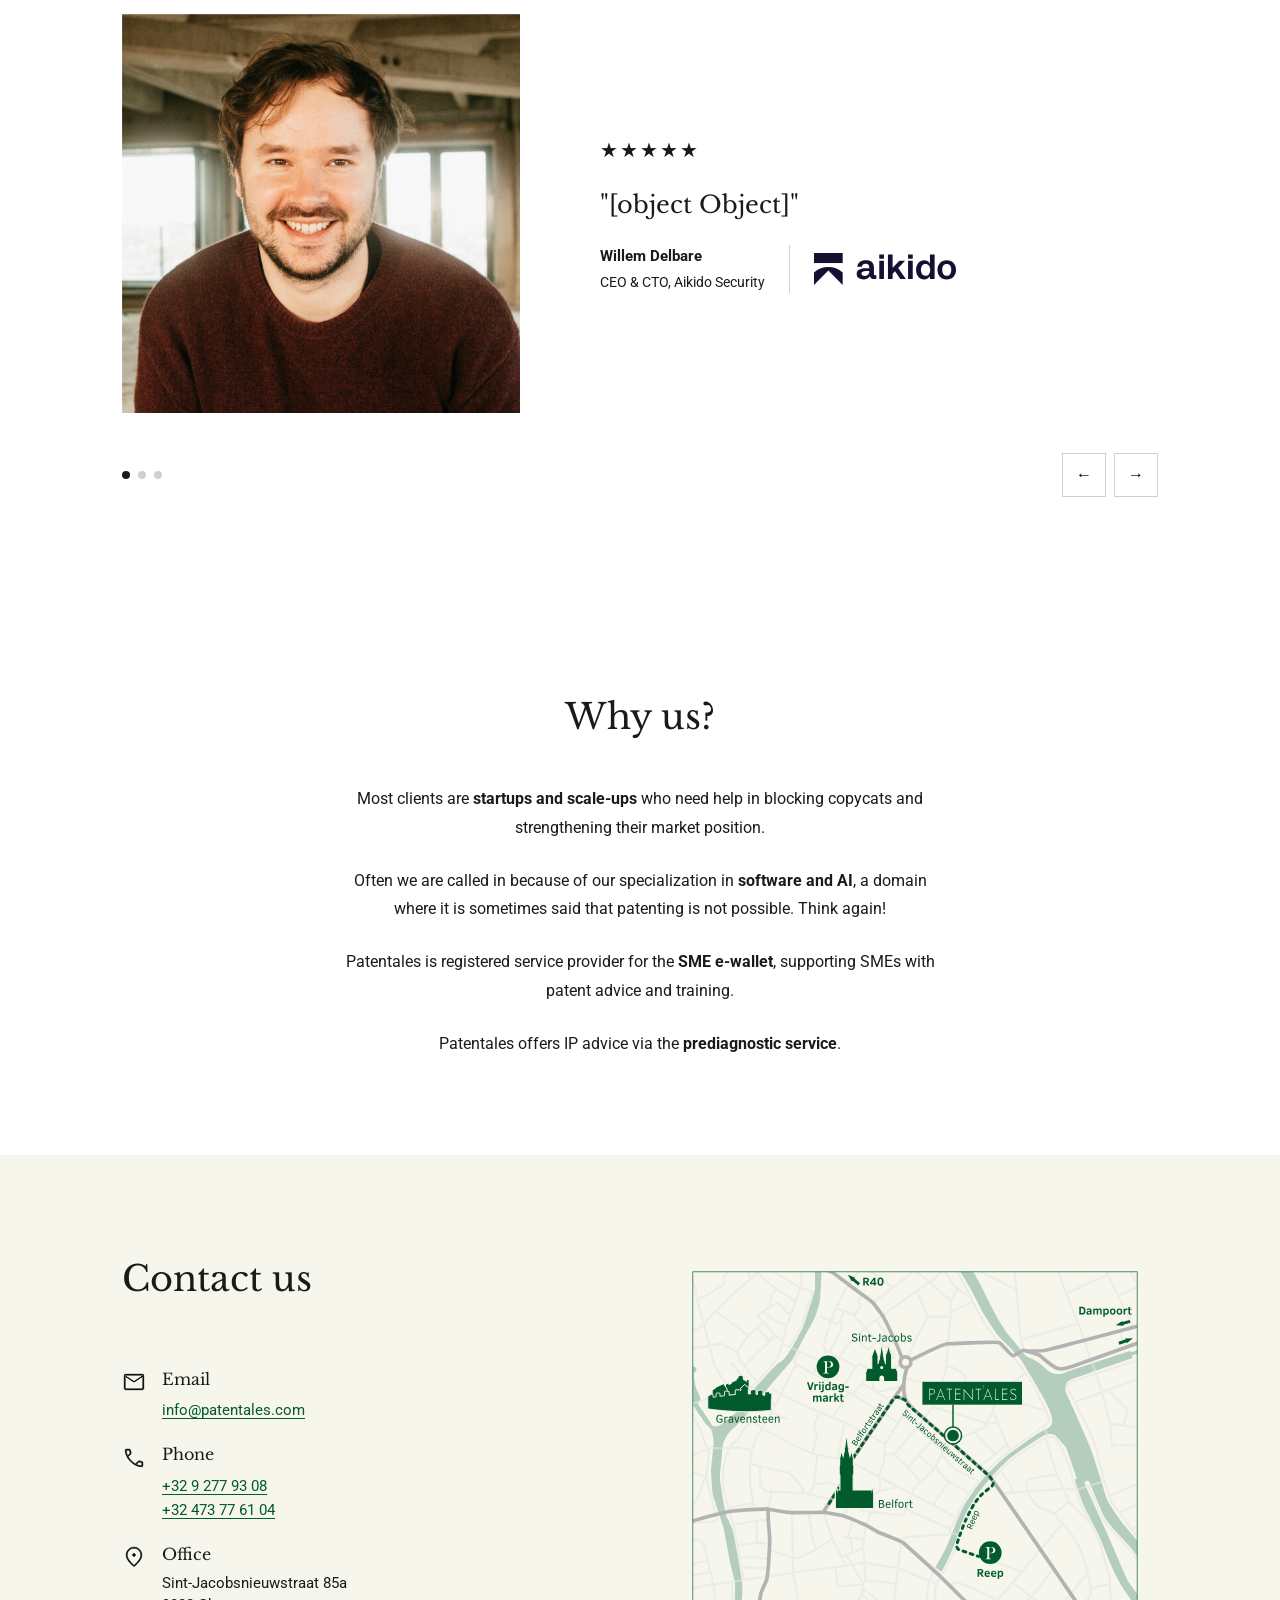
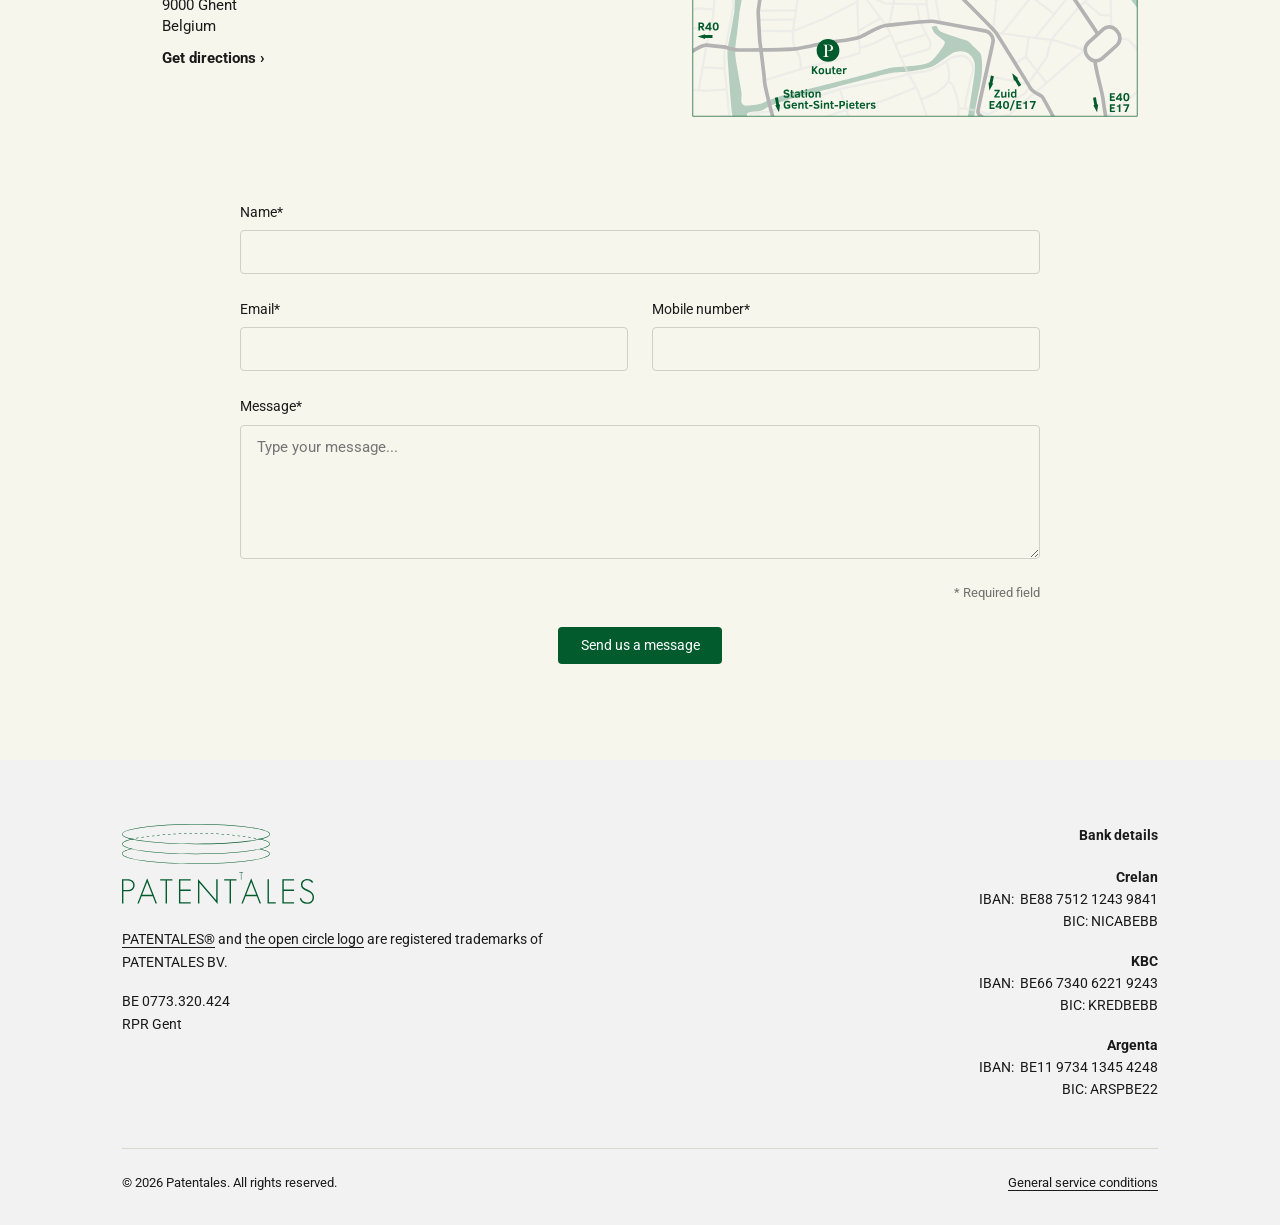
==== commit 8c34f079: "testimonial section" ====
--- a/en/index.html
+++ b/en/index.html
@@ -4,7 +4,7 @@
   <meta charset="UTF-8">
   <meta name="viewport" content="width=device-width, initial-scale=1.0">
   <title>Patentales · protecting software and AI · Ghent · BE</title>
-  <link rel="icon" type="image/x-icon" href="favicon.ico">
+  <link rel="icon" type="image/x-icon" href="../favicon.ico">
   <link rel="preconnect" href="https://fonts.googleapis.com">
   <link rel="preconnect" href="https://fonts.gstatic.com" crossorigin>
   <link href="https://fonts.googleapis.com/css2?family=Libre+Baskerville&family=Roboto:wght@400;700&display=swap" rel="stylesheet">
@@ -150,6 +150,27 @@
       <h2 class="cta-banner__heading">Ready to protect your innovation</h2>
       <p class="cta-banner__subtext">Let's discuss your patent strategy and find the right path forward for your technology.</p>
       <a href="#contact" class="btn btn--primary">Let's get in touch</a>
+    </div>
+  </section>
+
+  <!-- QUOTES -->
+  <section class="quotes" id="quotes">
+    <div class="container">
+      <div class="quotes-carousel">
+
+        <!-- slides injected by JS -->
+        <div class="quotes-track" id="quotes-track"></div>
+
+        <!-- controls -->
+        <div class="quotes-controls">
+          <div class="quotes-dots" id="quotes-dots"></div>
+          <div class="quotes-arrows">
+            <button class="quotes-arrow quotes-arrow--prev" id="quotes-prev" aria-label="Previous quote">←</button>
+            <button class="quotes-arrow quotes-arrow--next" id="quotes-next" aria-label="Next quote">→</button>
+          </div>
+        </div>
+
+      </div>
     </div>
   </section>
 
--- a/style.css
+++ b/style.css
@@ -148,7 +148,9 @@
 .nav-logo__mark {
   height: 32px;
   width: auto;
-  transition: height 0.4s ease;
+  image-rendering: crisp-edges;
+  transform: translateZ(0);
+  -webkit-transform: translateZ(0);
 }
 
 /* ─── NAV LOGO HIDDEN STATE ──────────────────────────── */
@@ -531,6 +533,143 @@
   margin-bottom: 2rem;
 }
 
+/* ─── QUOTES ─────────────────────────────────────────── */
+.quotes {
+  background-color: #ffffff;
+  padding: 6rem 0;
+}
+
+.quotes-carousel {
+  position: relative;
+  overflow: hidden;
+}
+
+.quotes-track {
+  display: flex;
+  transition: transform 0.5s ease;
+}
+
+.quote-slide {
+  min-width: 100%;
+  display: grid;
+  grid-template-columns: 1fr 1.4fr;
+  gap: 5rem;
+  align-items: center;
+}
+
+.quote-photo {
+  width: 100%;
+  aspect-ratio: 1 / 1;
+  object-fit: cover;
+  object-position: top;
+  display: block;
+}
+
+.quote-content {
+  display: flex;
+  flex-direction: column;
+  gap: 1.25rem;
+}
+
+.quote-stars {
+  font-size: 1.25rem;
+  color: var(--color-text);
+  letter-spacing: 2px;
+}
+
+.quote-text {
+  font-family: var(--font-heading);
+  font-size: clamp(1.1rem, 2vw, 1.5rem);
+  font-weight: 400;
+  line-height: 1.6;
+  color: var(--color-text);
+}
+
+.quote-attribution {
+  display: flex;
+  align-items: center;
+  gap: 1.5rem;
+}
+
+.quote-divider {
+  width: 1px;
+  height: 48px;
+  background-color: #d0d0c8;
+  flex-shrink: 0;
+}
+
+.quote-name {
+  font-family: var(--font-body);
+  font-weight: 700;
+  font-size: 0.95rem;
+  margin-bottom: 0.2rem;
+}
+
+.quote-role {
+  font-size: 0.85rem;
+  color: var(--color-text);
+}
+
+.quote-logo {
+  height: 32px;
+  width: auto;
+}
+
+/* controls */
+.quotes-controls {
+  display: flex;
+  justify-content: space-between;
+  align-items: center;
+  margin-top: 2.5rem;
+}
+
+.quotes-dots {
+  display: flex;
+  gap: 0.5rem;
+  align-items: center;
+}
+
+.quotes-dot {
+  width: 8px;
+  height: 8px;
+  border-radius: 50%;
+  background-color: #d0d0c8;
+  border: none;
+  cursor: pointer;
+  padding: 0;
+  transition: background-color 0.2s;
+}
+
+.quotes-dot.is-active {
+  background-color: var(--color-text);
+}
+
+.quotes-arrows {
+  display: flex;
+  gap: 0.5rem;
+}
+
+.quotes-arrow {
+  width: 44px;
+  height: 44px;
+  border: 1.5px solid #d0d0c8;
+  background-color: transparent;
+  cursor: pointer;
+  font-size: 1rem;
+  display: flex;
+  align-items: center;
+  justify-content: center;
+  transition: border-color 0.2s, background-color 0.2s;
+  appearance: none;
+  -webkit-appearance: none;
+}
+
+.quotes-arrow:hover {
+  border-color: var(--color-text);
+  background-color: var(--color-text);
+  color: #fff;
+}
+
 /* ─── WHY US ─────────────────────────────────────────── */
 .why-us {
   background-color: #ffffff;
@@ -907,6 +1046,17 @@
     grid-template-columns: repeat(2, 1fr);
     max-width: 100%;
   }
+
+  .quote-slide {
+    grid-template-columns: 1fr;
+    gap: 2rem;
+  }
+
+  .quote-photo {
+    max-width: 300px;
+    margin: 0 auto;
+  }
+
   .contact-top {
     grid-template-columns: 1fr;
     gap: 2.5rem;
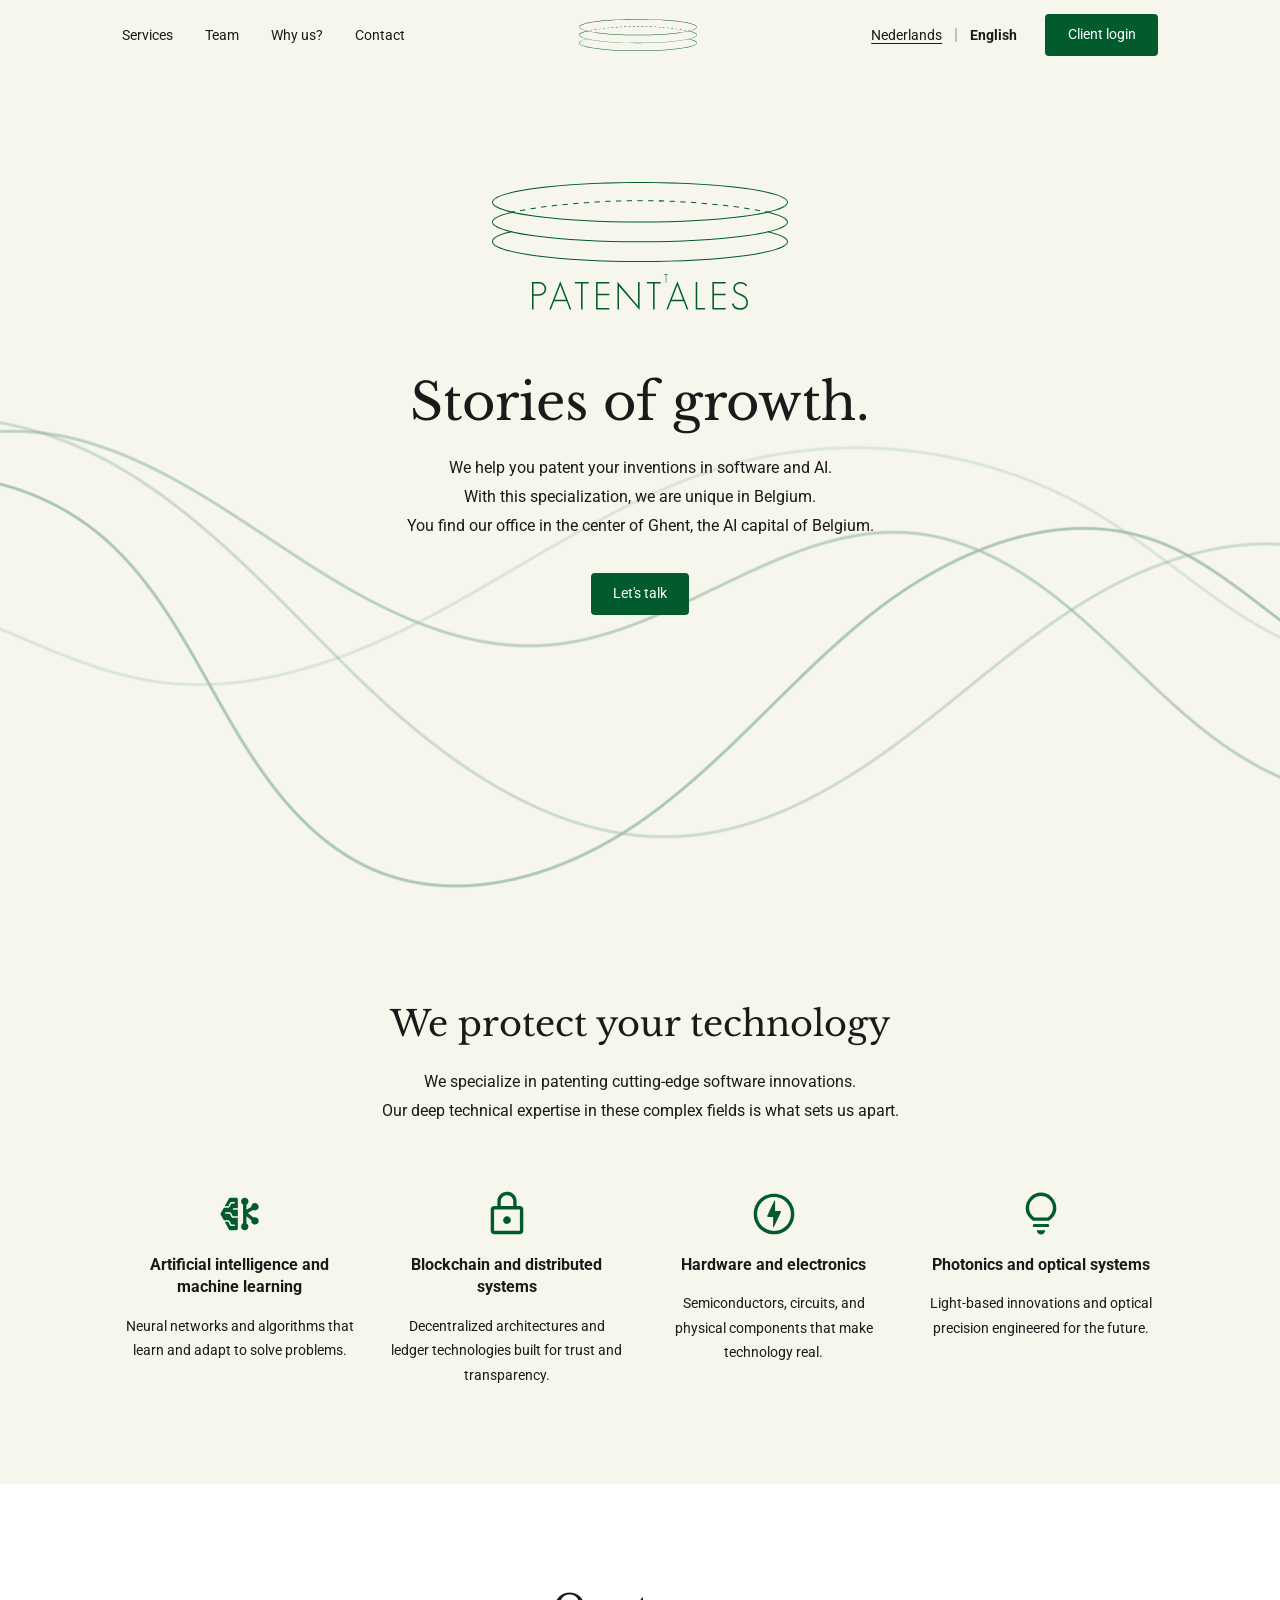
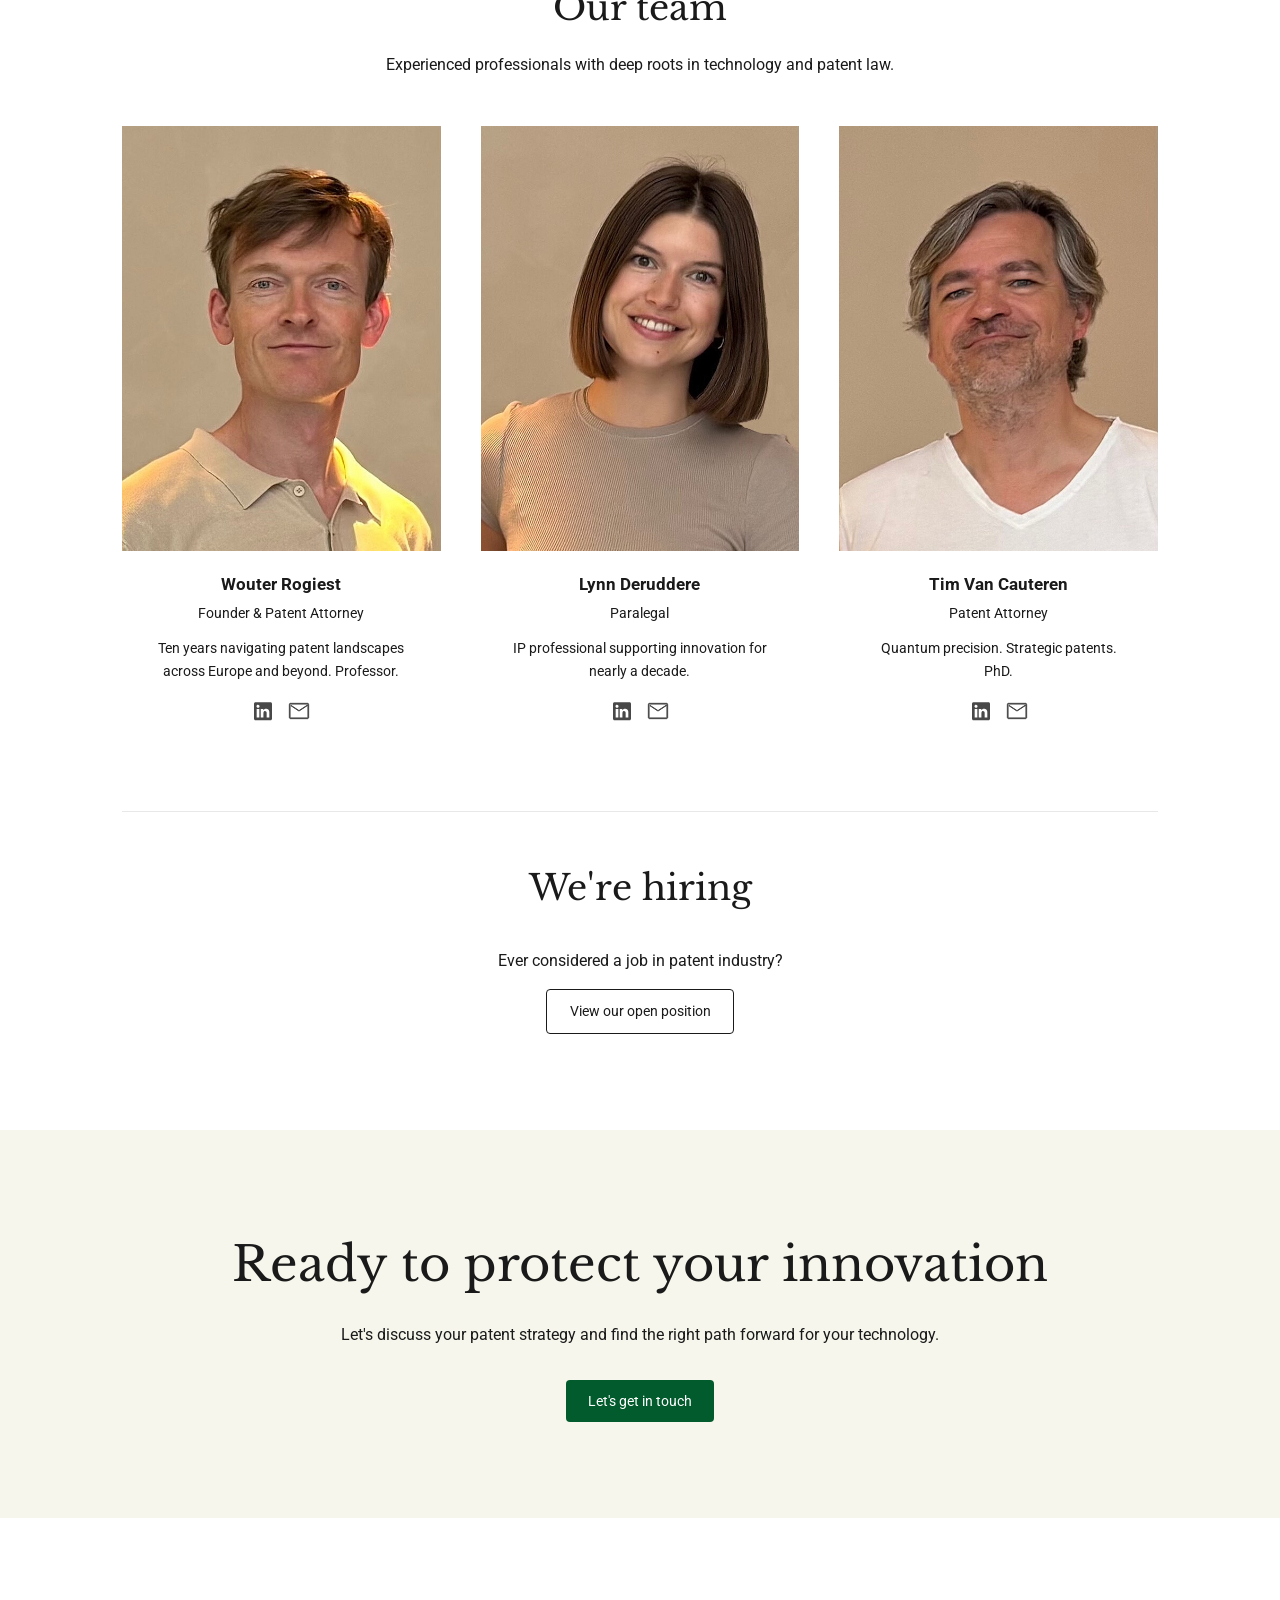
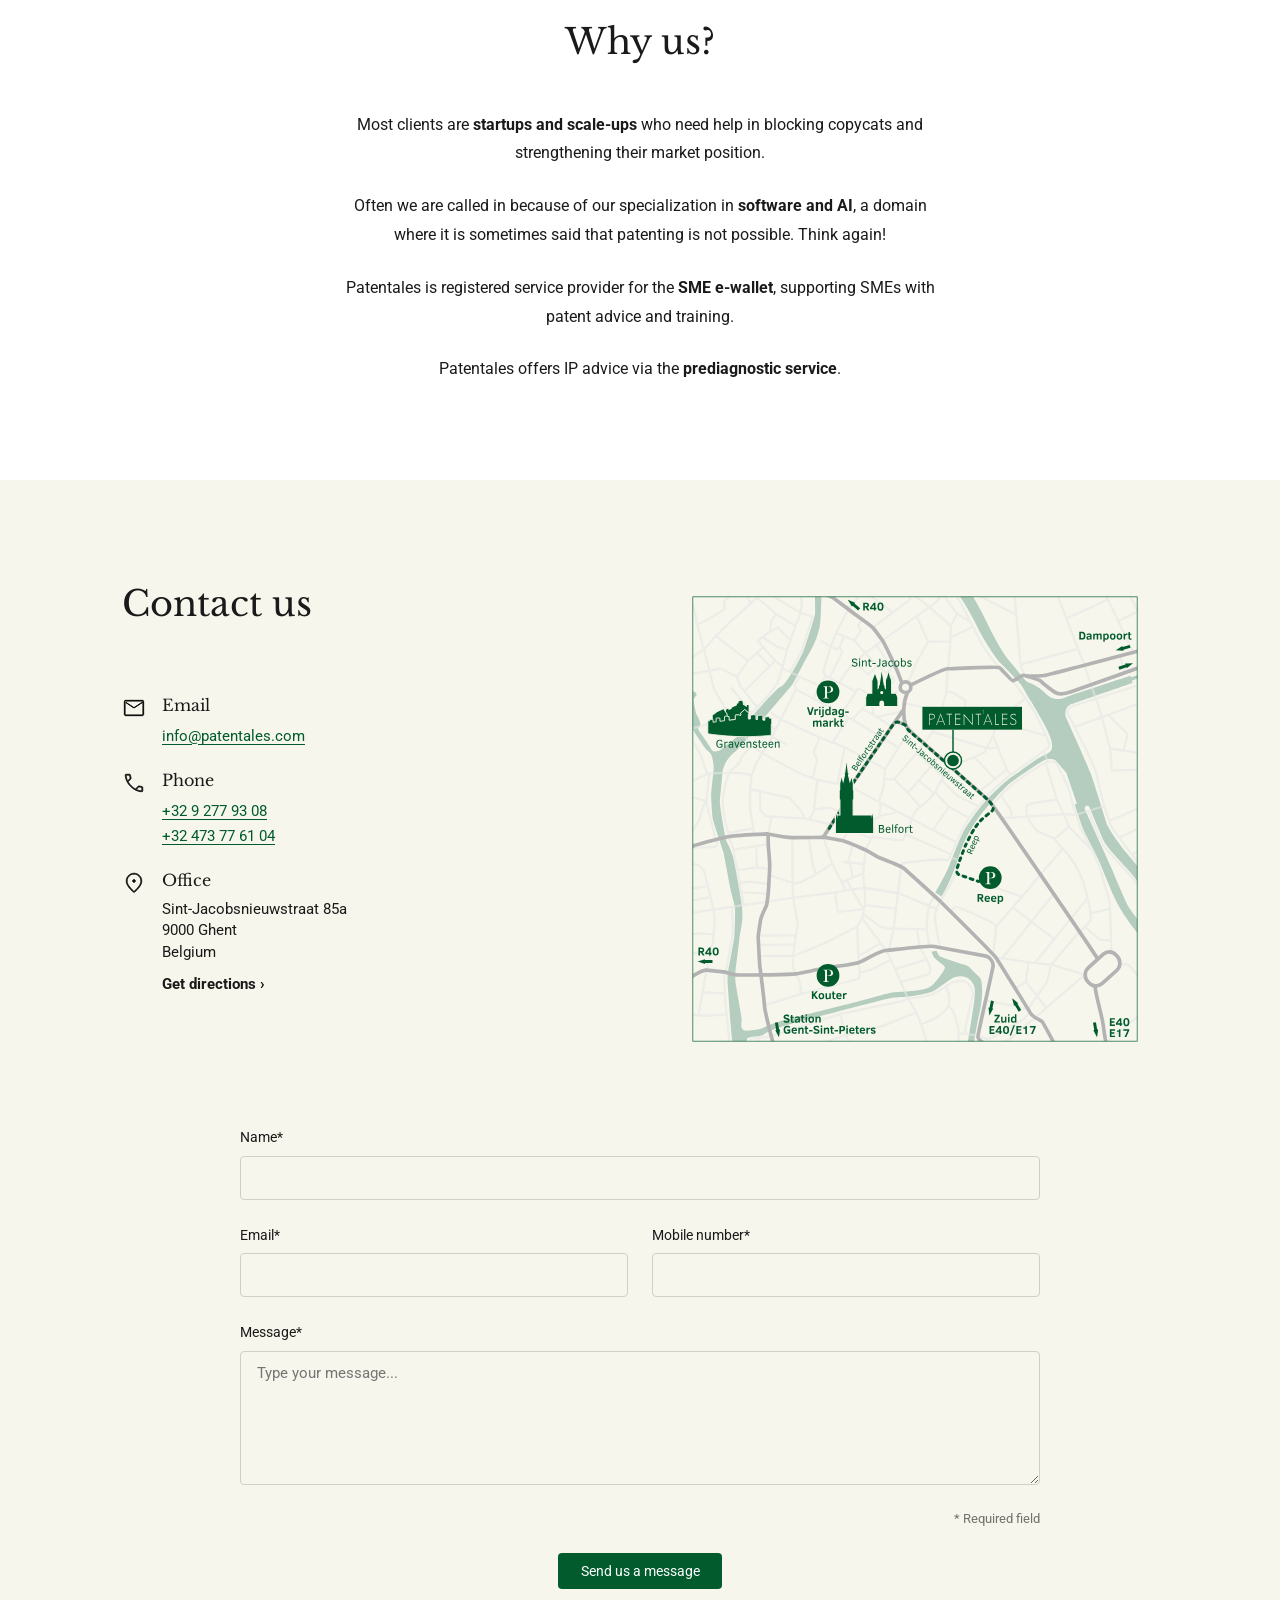
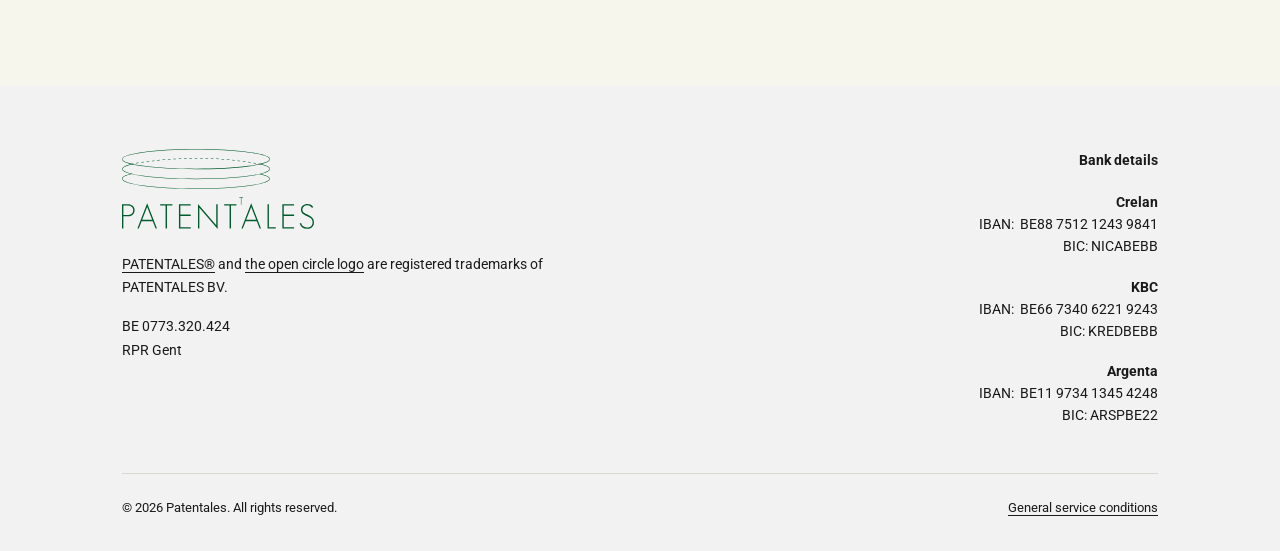
==== commit a944ef73: "testimonials hidden for now" ====
--- a/en/index.html
+++ b/en/index.html
@@ -153,8 +153,7 @@
     </div>
   </section>
 
-  <!-- QUOTES -->
-  <section class="quotes" id="quotes">
+  <section class="quotes" id="quotes" hidden>
     <div class="container">
       <div class="quotes-carousel">
 
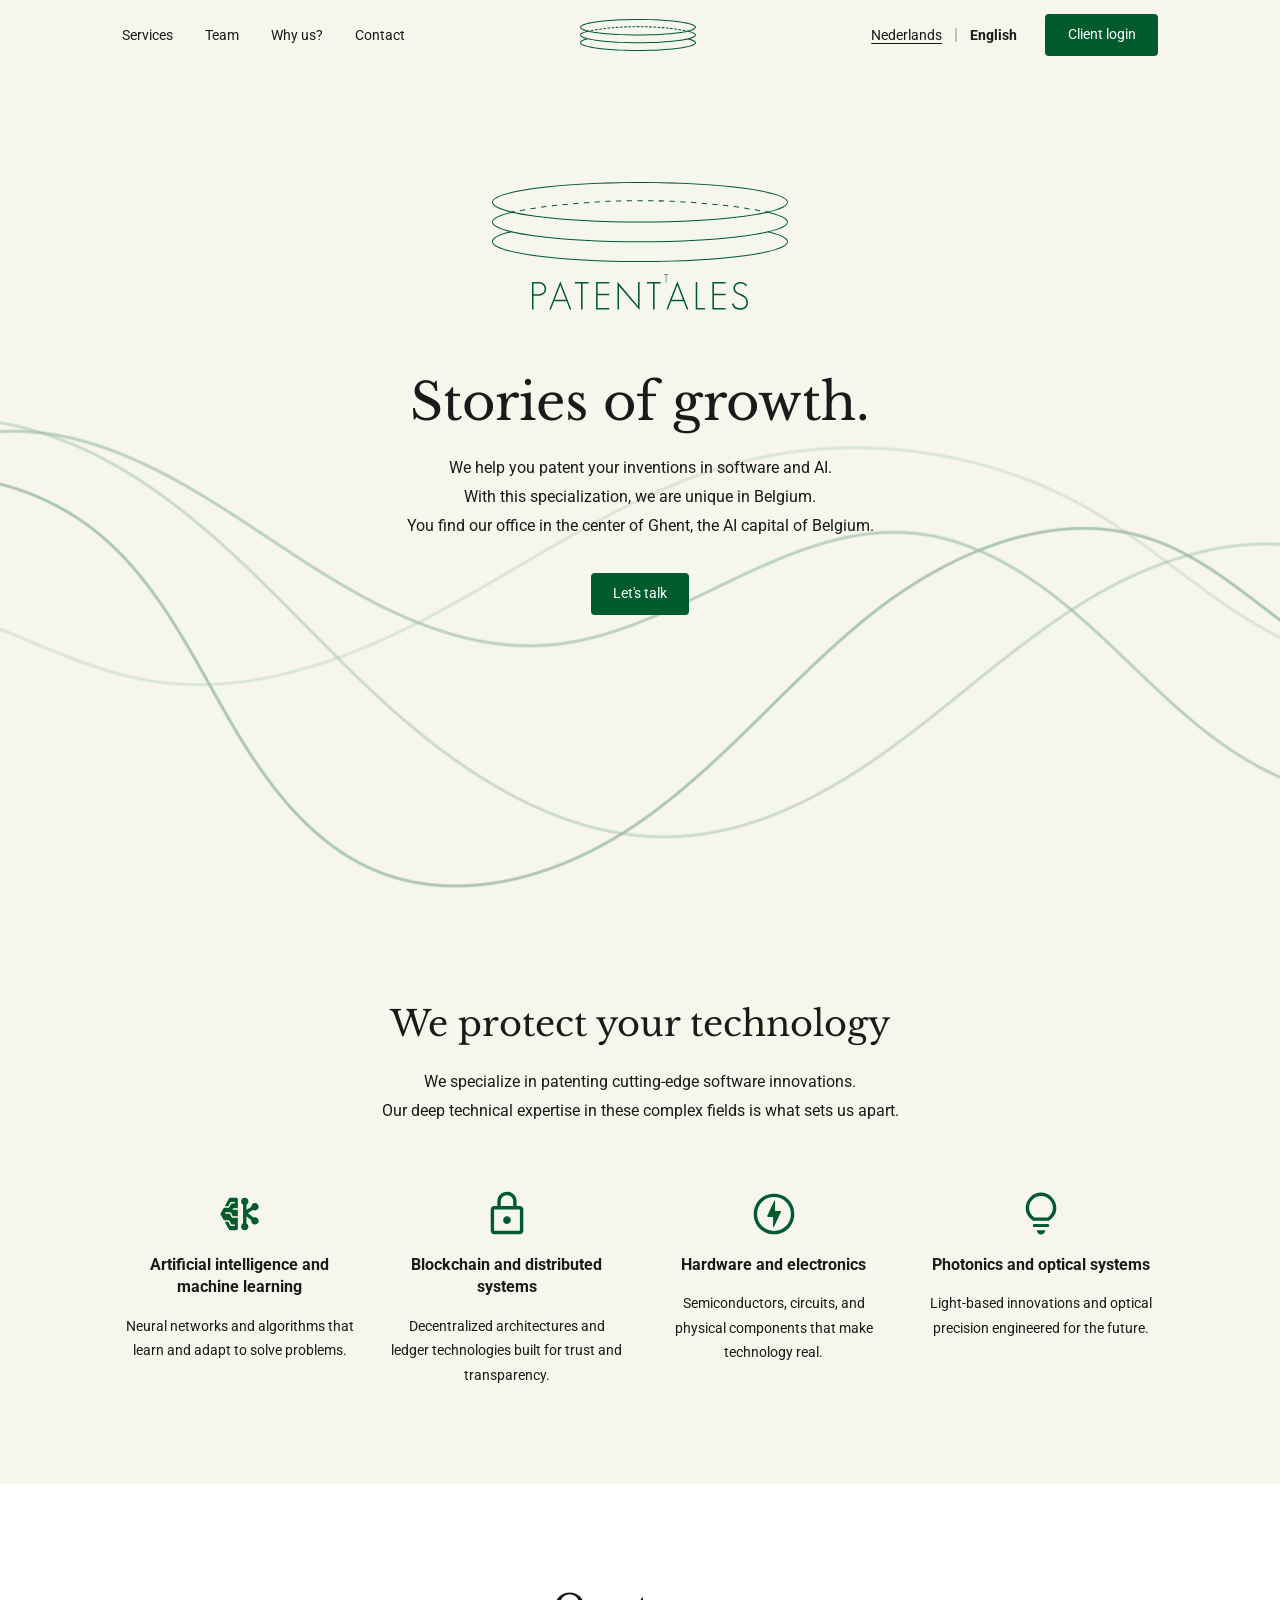
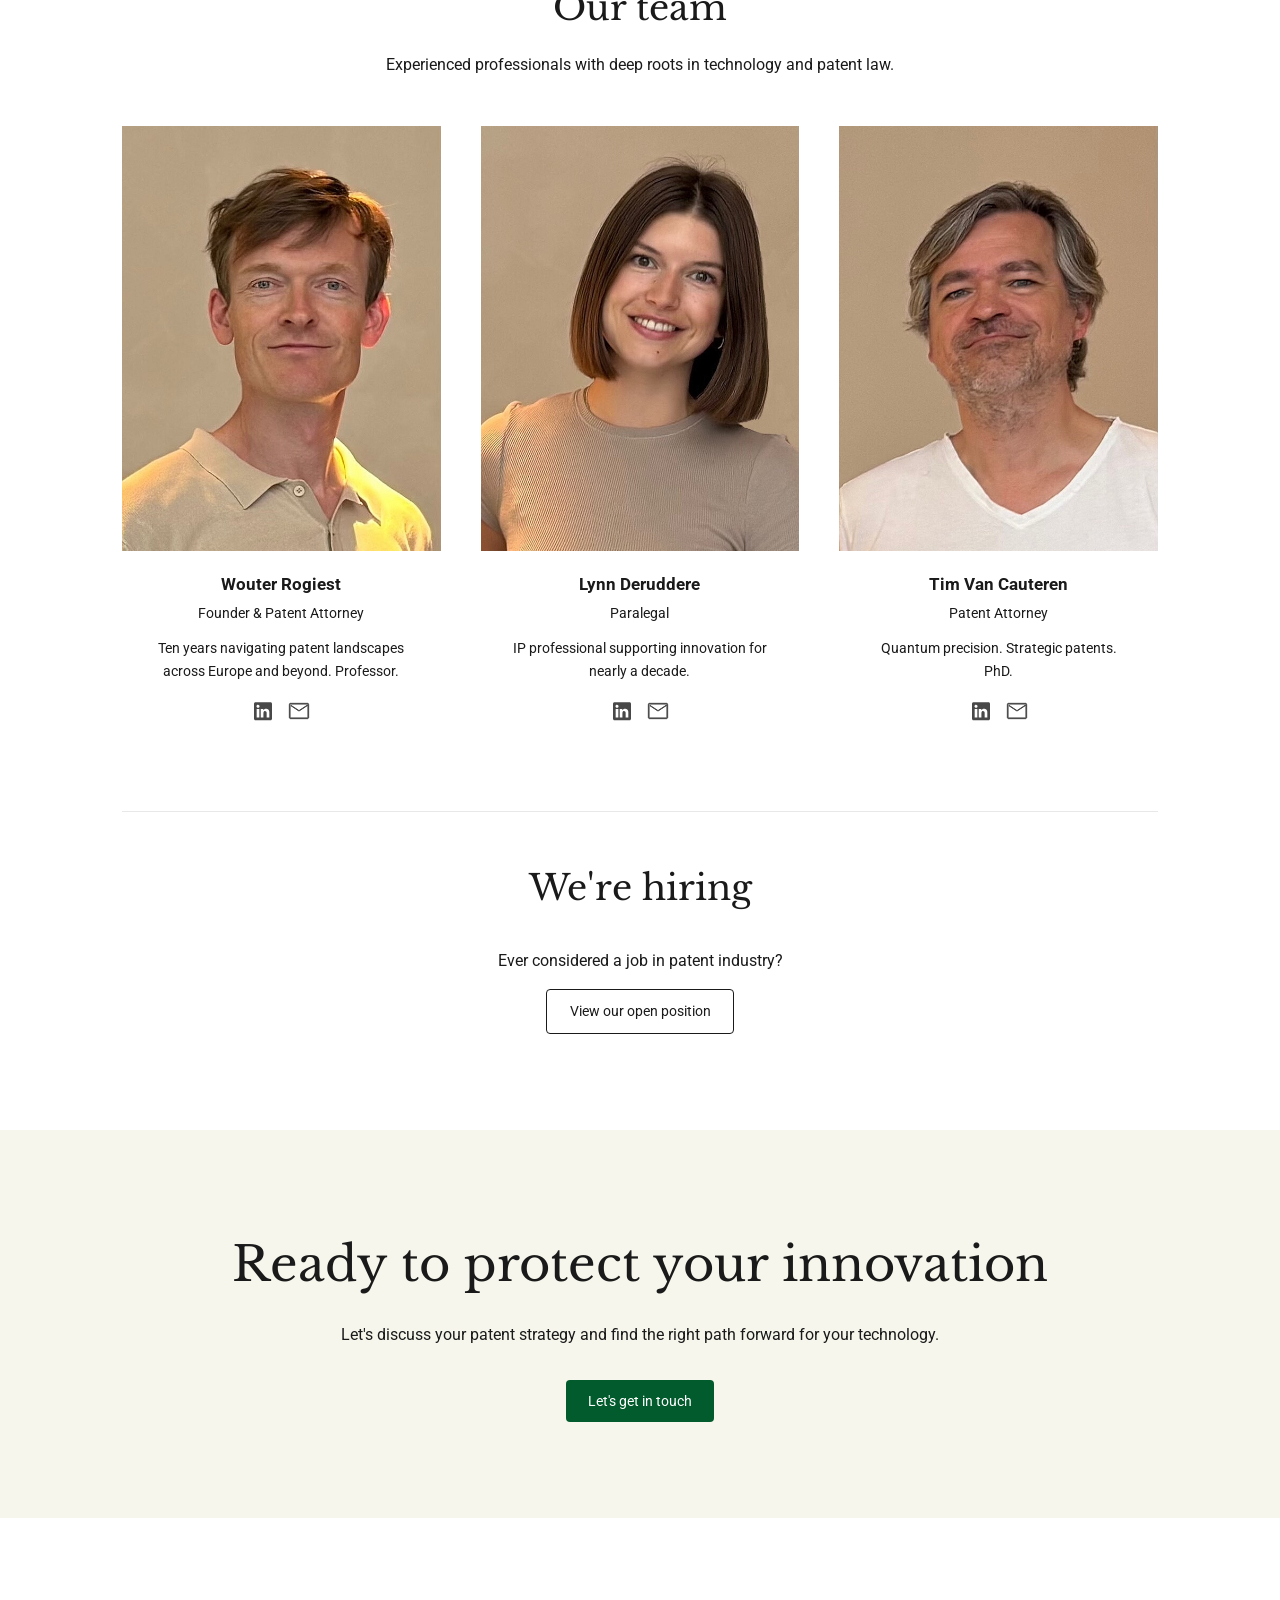
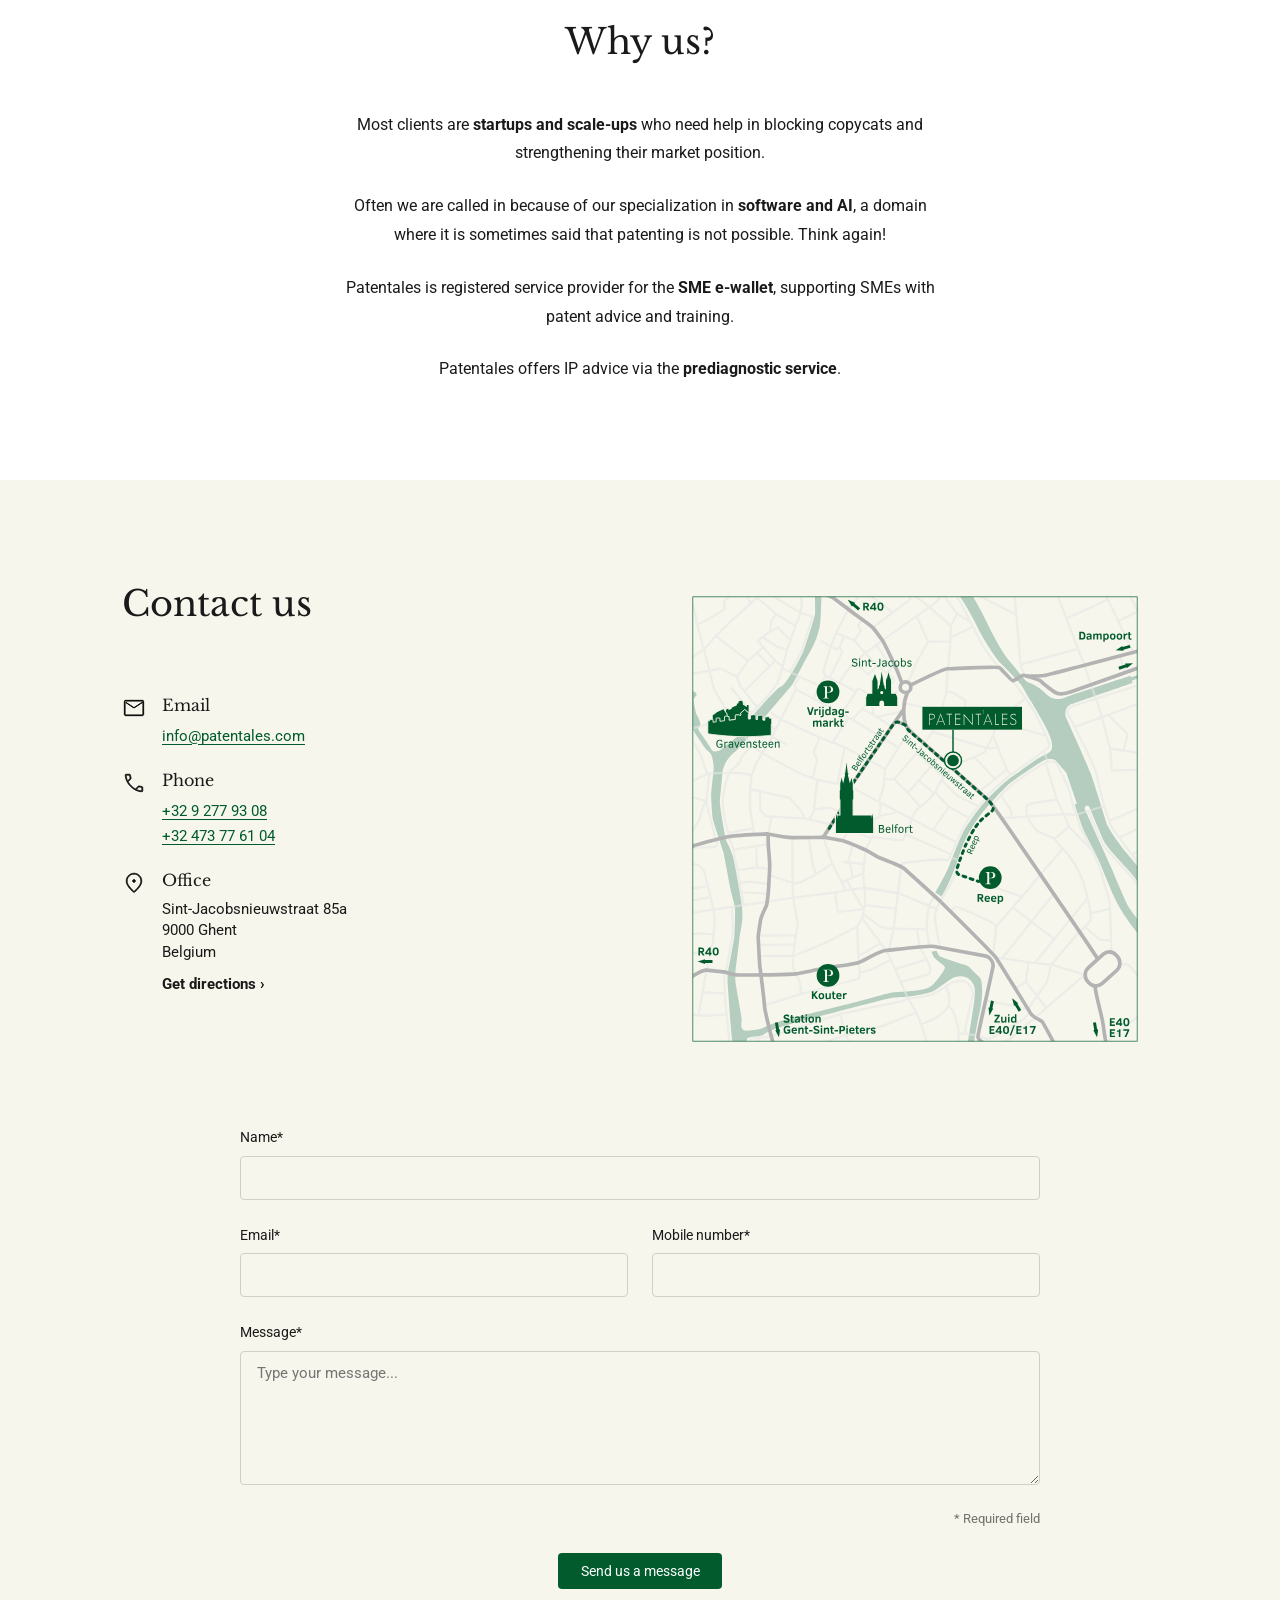
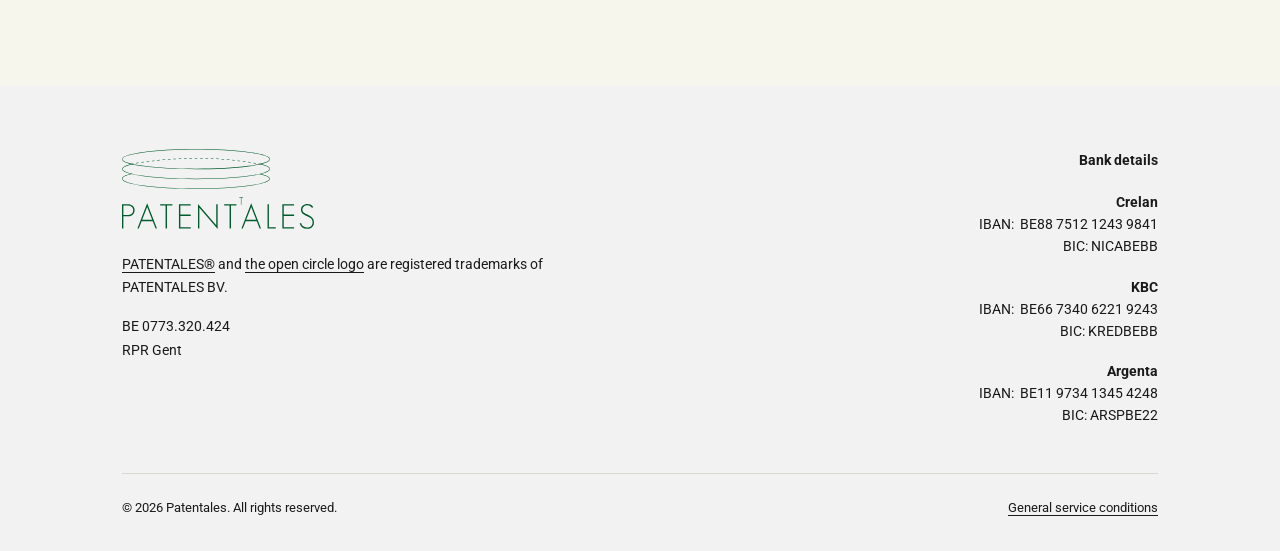
==== commit 5417fb02: "fix for small logo in navbar" ====
--- a/en/index.html
+++ b/en/index.html
@@ -23,7 +23,7 @@
       </ul>
 
       <a href="#" class="nav-logo nav-logo--hidden" id="nav-logo">
-        <img src="../assets/images/logo-mark.svg" alt="Patentales" class="nav-logo__mark">
+        <img src="../assets/images/logo-mark-small.svg" alt="Patentales" class="nav-logo__mark">
       </a>
 
       <ul class="nav-links nav-links--right">
--- a/style.css
+++ b/style.css
@@ -148,9 +148,11 @@
 .nav-logo__mark {
   height: 32px;
   width: auto;
-  image-rendering: crisp-edges;
   transform: translateZ(0);
   -webkit-transform: translateZ(0);
+  backface-visibility: hidden;
+  -webkit-backface-visibility: hidden;
+  image-rendering: -webkit-optimize-contrast;
 }
 
 /* ─── NAV LOGO HIDDEN STATE ──────────────────────────── */
